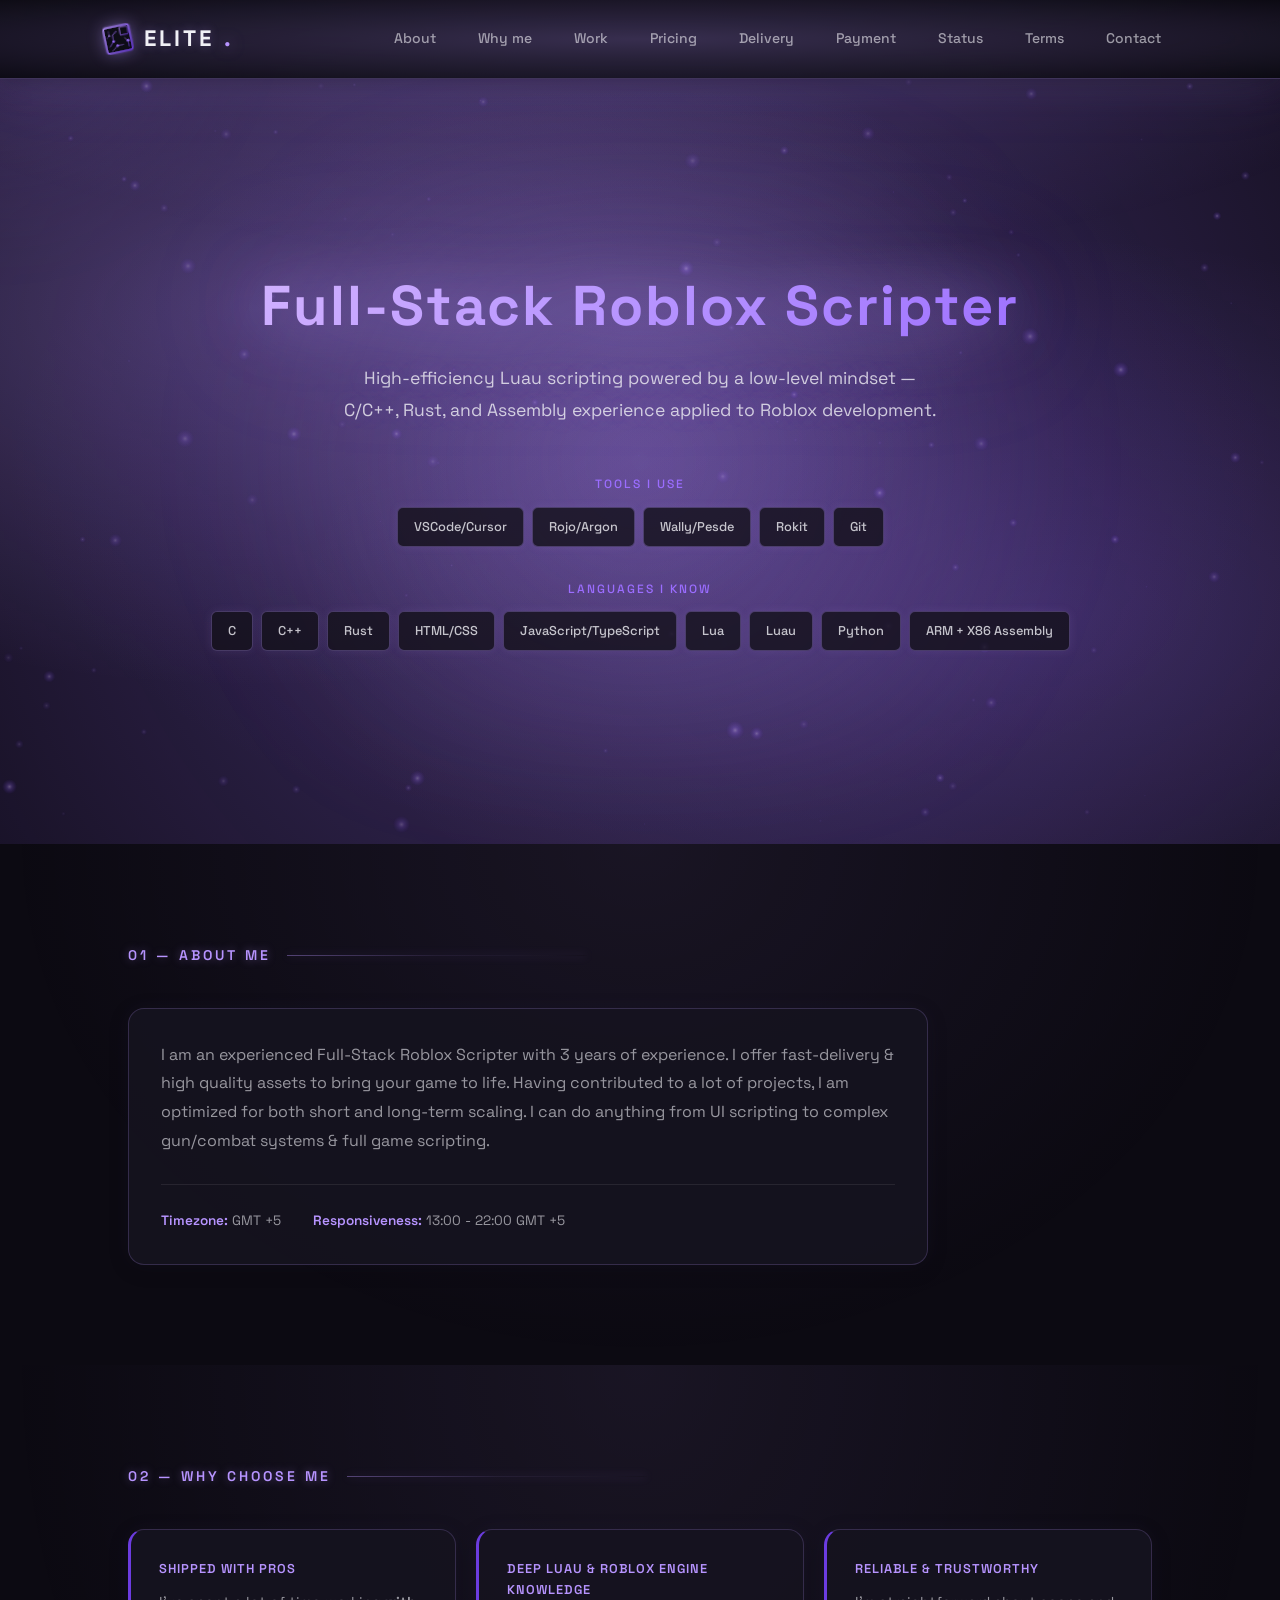
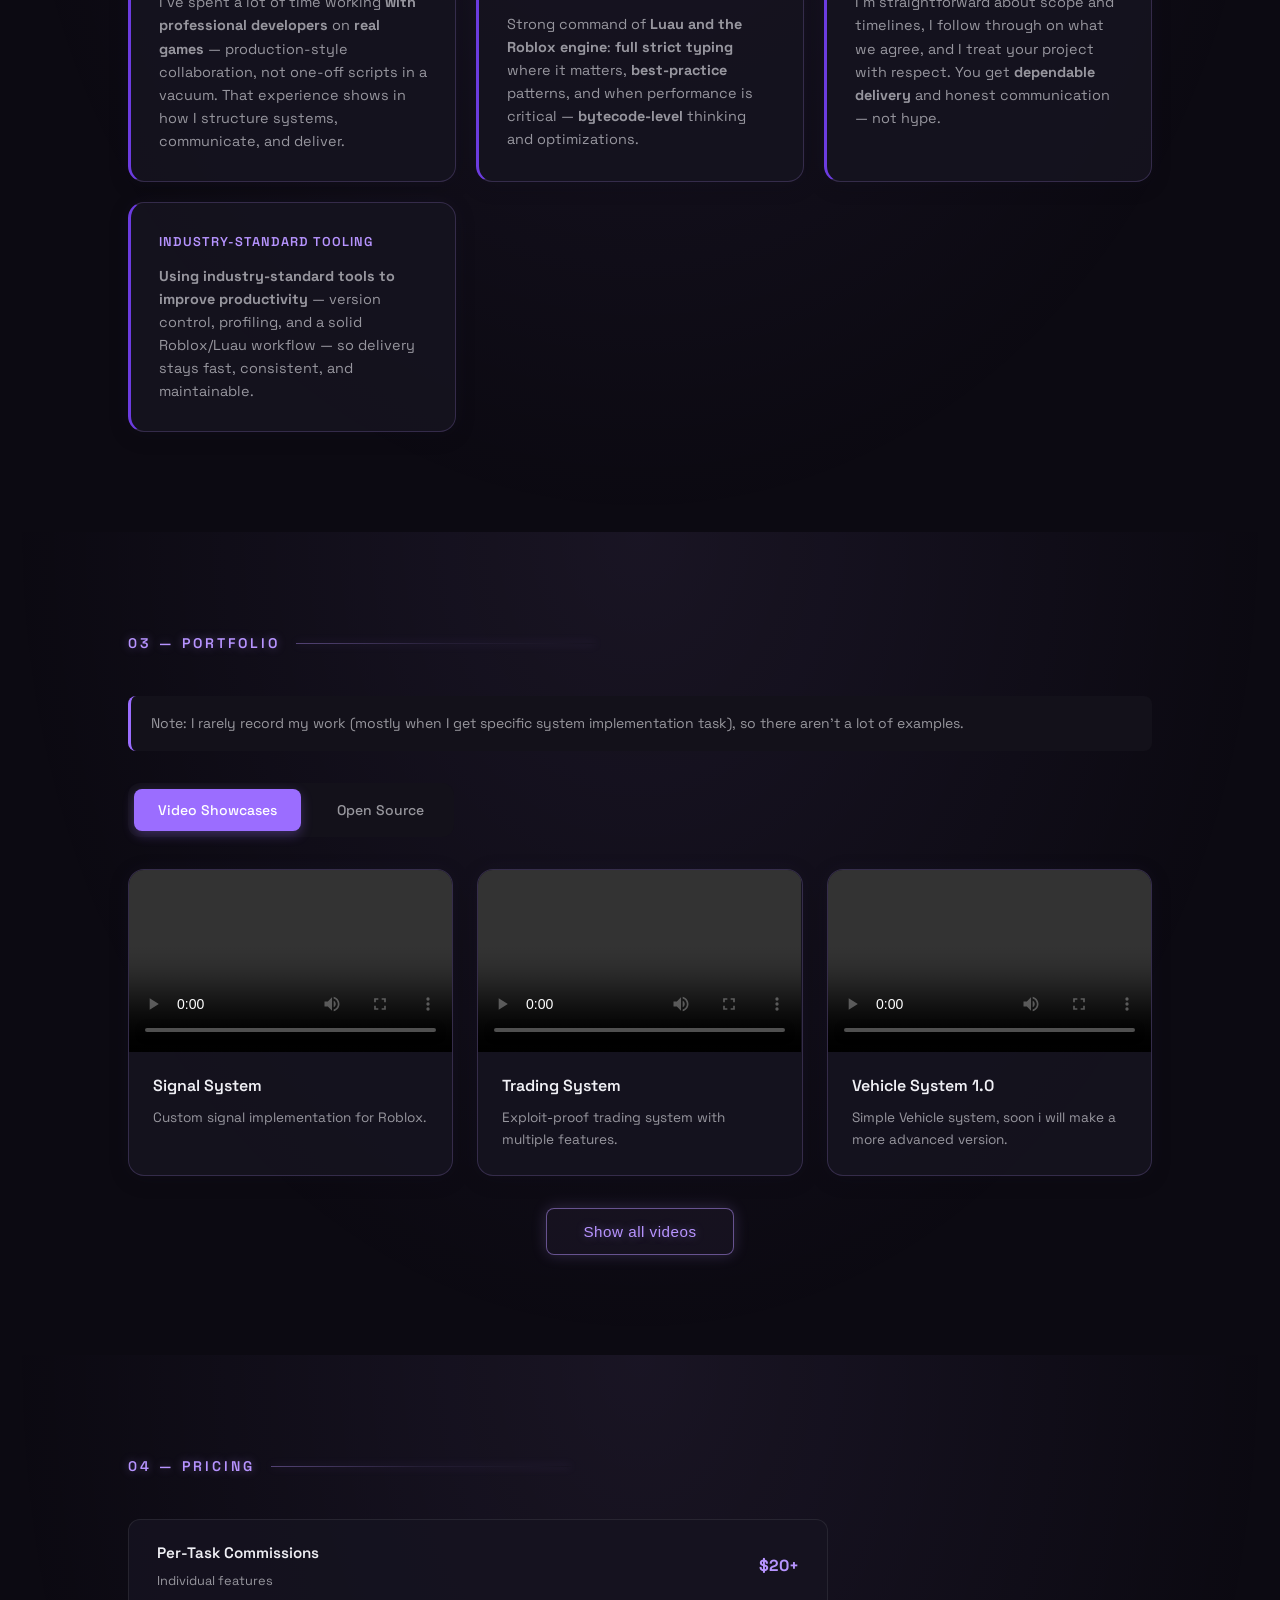
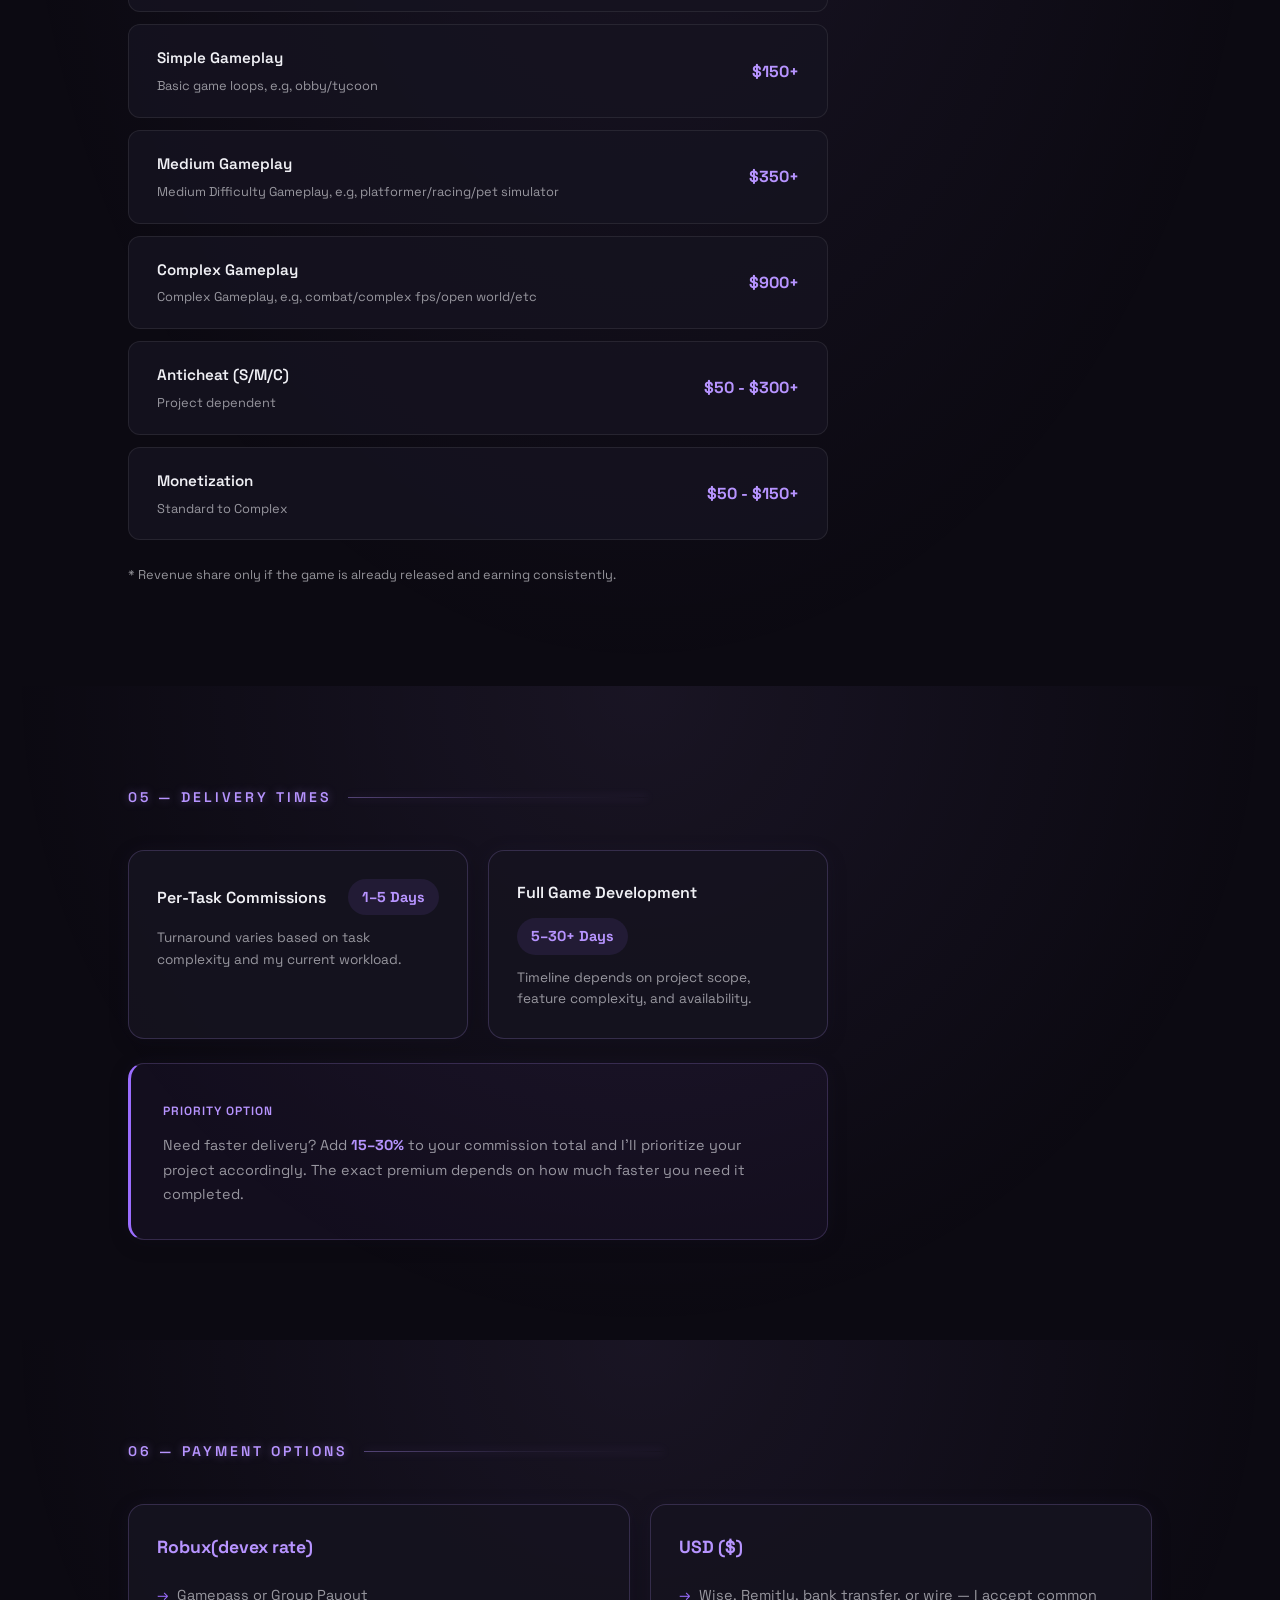
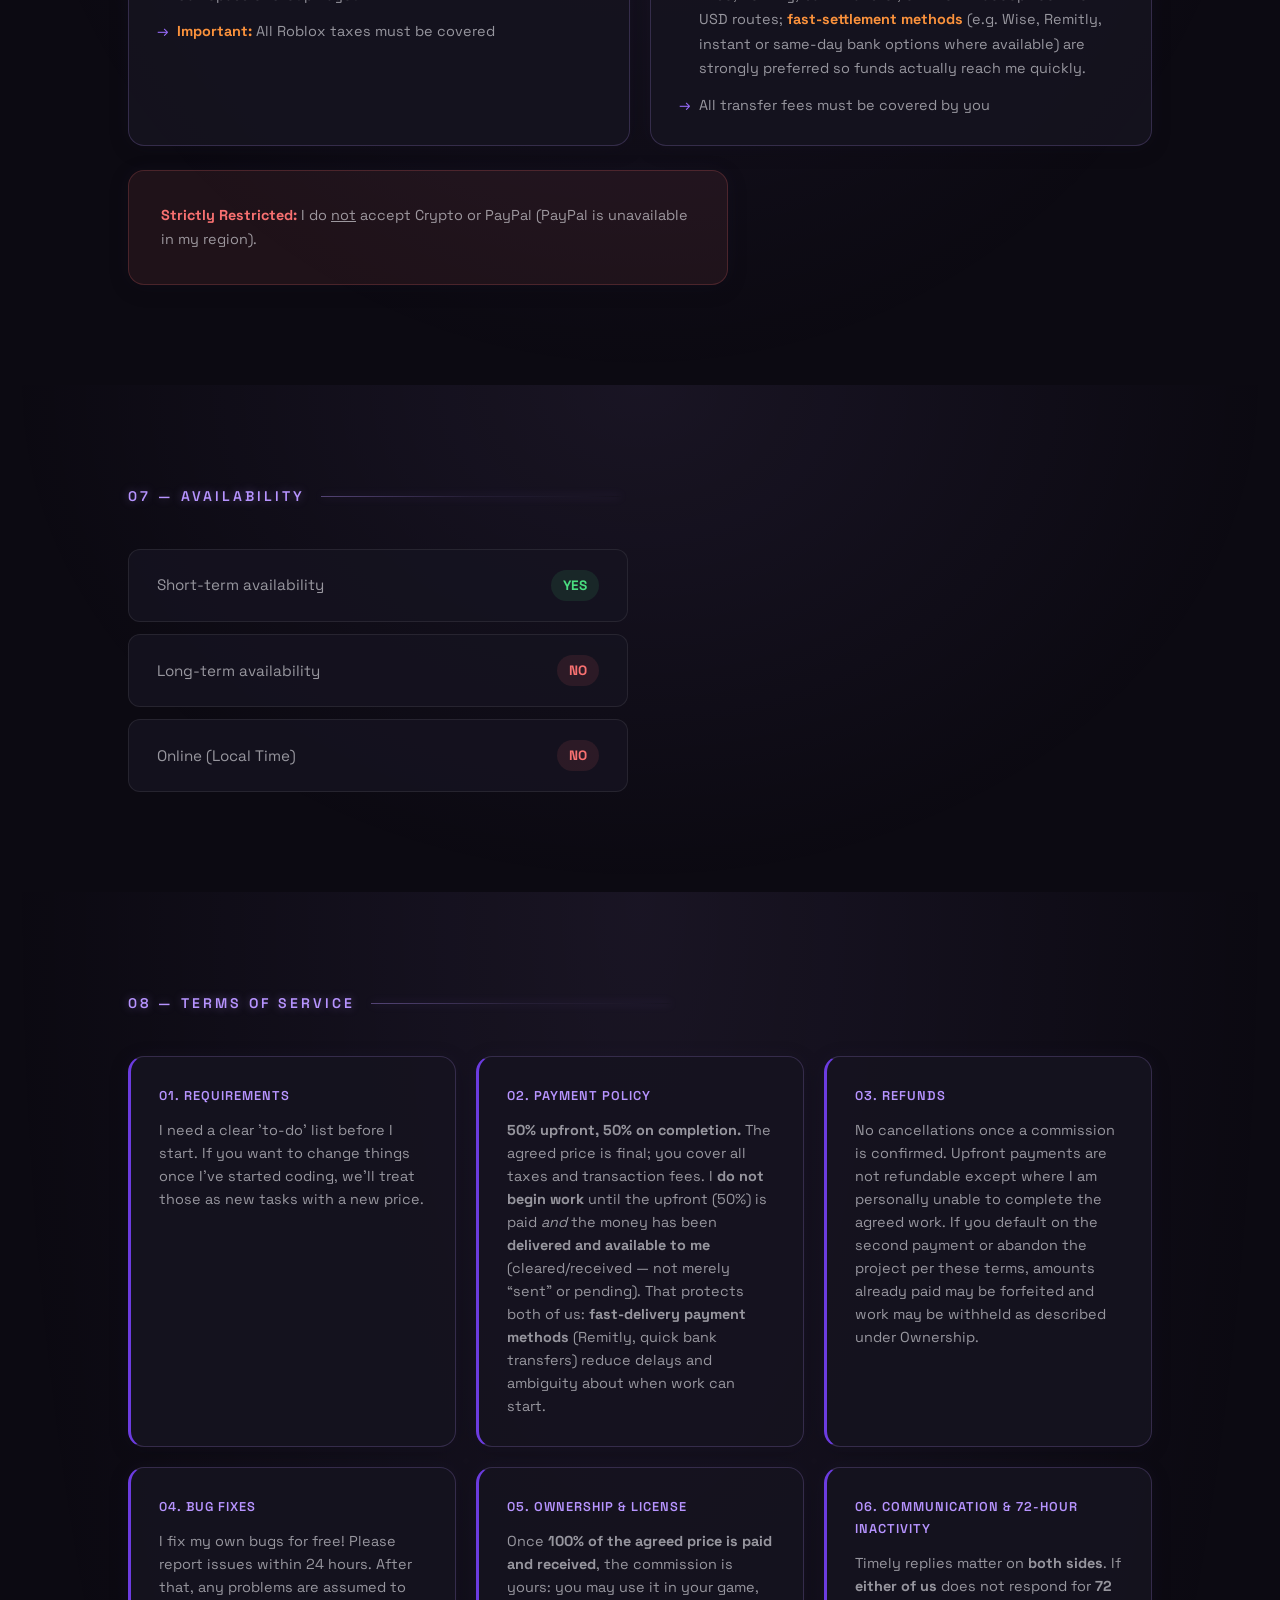
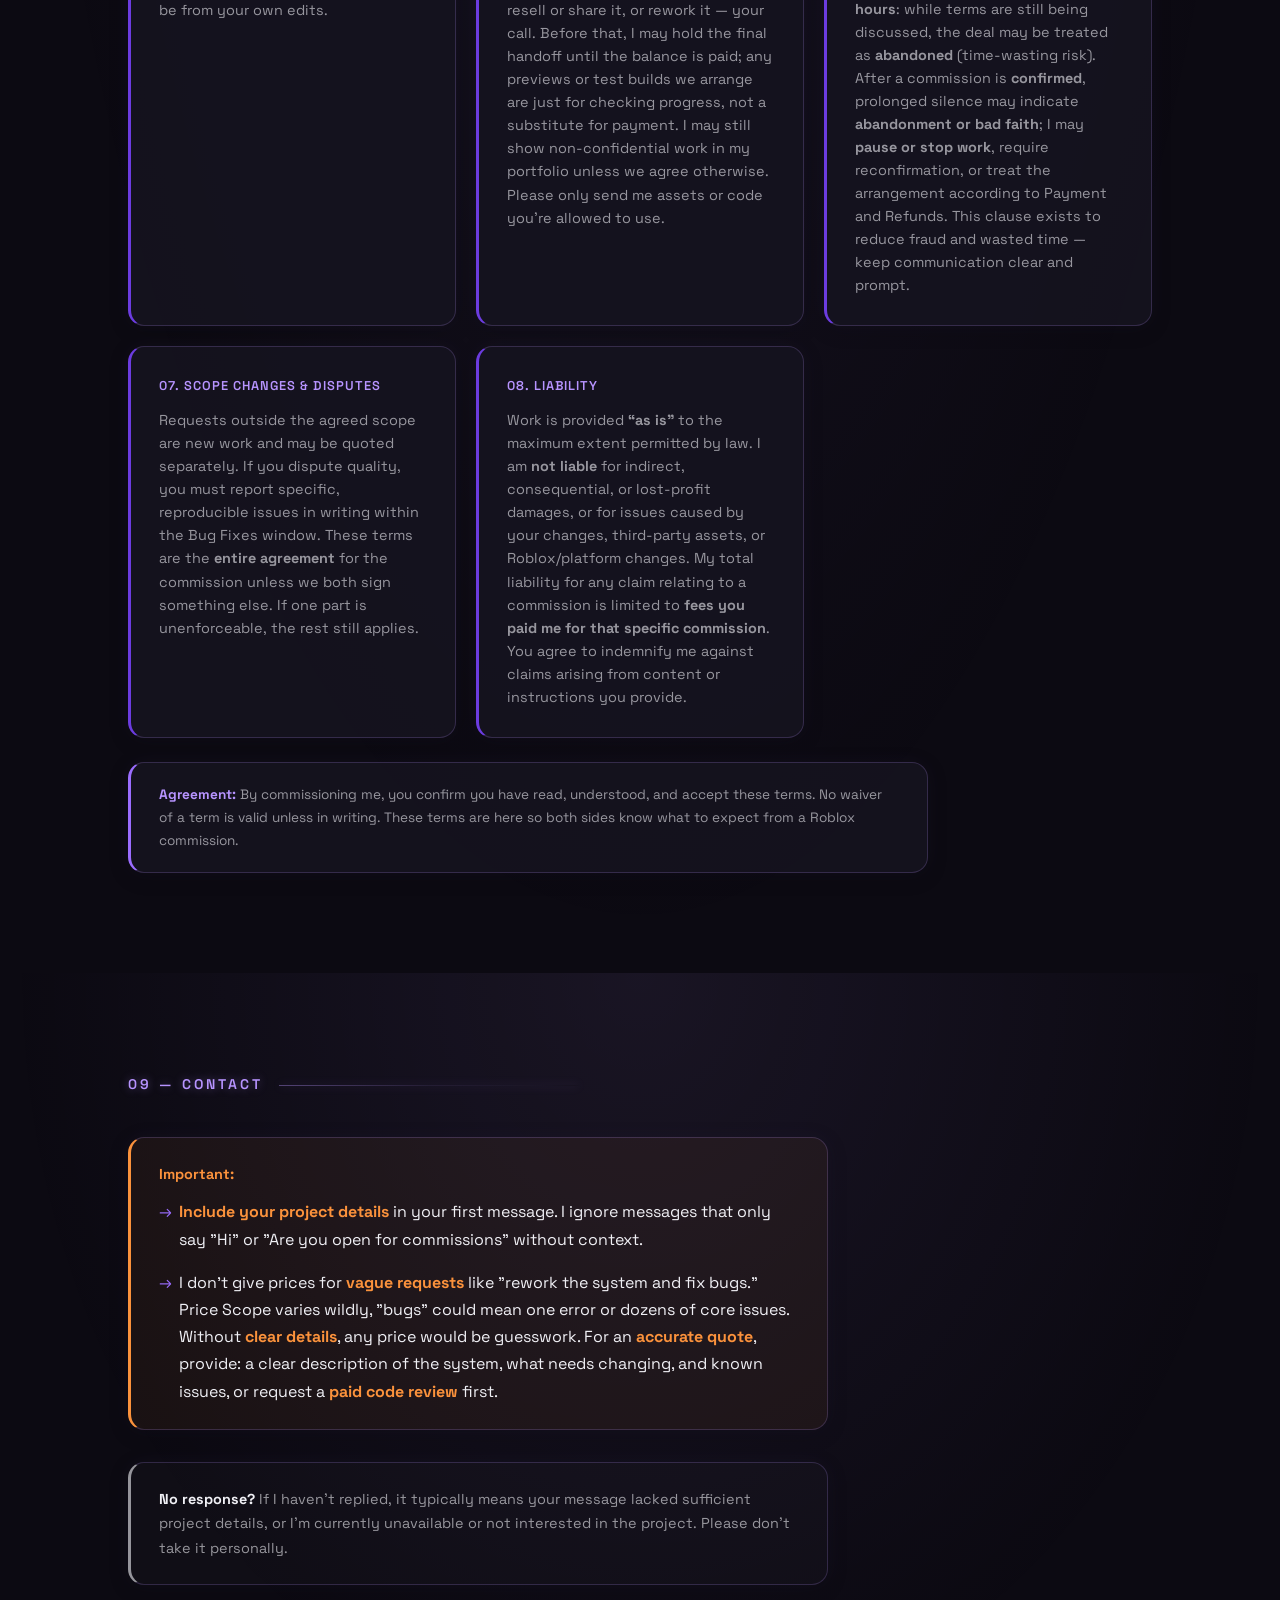
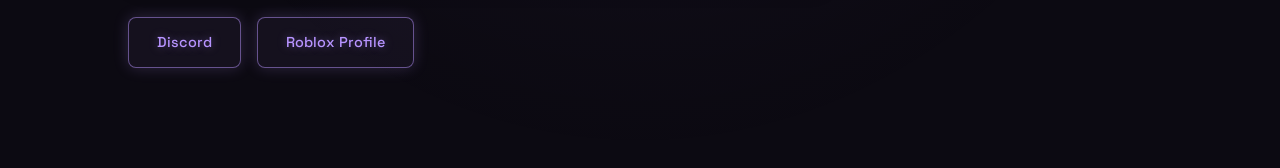
==== docs/index.html @ 905caa2b "New video showcases; Portfolio style improvements; Open source release" ====
<!DOCTYPE html>
<html lang="en">
<head>
    <meta charset="UTF-8">
    <meta name="viewport" content="width=device-width, initial-scale=1.0">
    <title>Elite | Roblox Scripter</title>
    <link rel="shortcut icon" type="image/svg+xml" href="assets/favicon.svg">
    <link rel="stylesheet" href="css/style.css">
    <link href="https://fonts.googleapis.com/css2?family=Space+Grotesk:wght@300;500;700&display=swap" rel="stylesheet">
</head>
<body>
    <div class="cursor-glow"></div>

    <nav>
        <div class="logo">
            <svg class="logo-icon" viewBox="0 0 40 40" xmlns="http://www.w3.org/2000/svg">
                <defs>
                    <linearGradient id="iconGradient" x1="0%" y1="0%" x2="100%" y2="100%">
                        <stop offset="0%" style="stop-color:#b794ff"/>
                        <stop offset="100%" style="stop-color:#6c3ce0"/>
                    </linearGradient>
                    <filter id="glow">
                        <feGaussianBlur stdDeviation="1.5" result="coloredBlur"/>
                        <feMerge>
                            <feMergeNode in="coloredBlur"/>
                            <feMergeNode in="SourceGraphic"/>
                        </feMerge>
                    </filter>
                </defs>
                <g transform="rotate(-12 20 20)" filter="url(#glow)">
                    <!-- Main square -->
                    <rect x="4" y="4" width="32" height="32" rx="3" fill="#0c0a12" stroke="url(#iconGradient)" stroke-width="1.5"/>
                    <!-- Roblox-style cutout -->
                    <rect x="24" y="6" width="10" height="10" rx="1" fill="#0c0a12" stroke="url(#iconGradient)" stroke-width="1"/>
                    <!-- Hex pattern lines -->
                    <path d="M8 28 L14 22 L14 14 L20 10" stroke="url(#iconGradient)" stroke-width="1" fill="none" opacity="0.8"/>
                    <path d="M10 34 L18 28 L26 28" stroke="url(#iconGradient)" stroke-width="1" fill="none" opacity="0.6"/>
                    <path d="M28 20 L32 24 L32 32" stroke="url(#iconGradient)" stroke-width="1" fill="none" opacity="0.7"/>
                    <path d="M6 18 L10 14 L10 8" stroke="url(#iconGradient)" stroke-width="1" fill="none" opacity="0.5"/>
                    <!-- Hex nodes -->
                    <circle cx="14" cy="22" r="1.5" fill="#9b6dff"/>
                    <circle cx="18" cy="28" r="1.5" fill="#9b6dff"/>
                    <circle cx="32" cy="24" r="1.5" fill="#9b6dff"/>
                    <circle cx="10" cy="14" r="1.2" fill="#b794ff" opacity="0.7"/>
                </g>
            </svg>
            ELITE<span>.</span>
        </div>
        <div class="nav-links">
            <a href="#about">About</a>
            <a href="#why-me">Why me</a>
            <a href="#portfolio">Work</a>
            <a href="#pricing">Pricing</a>
            <a href="#delivery">Delivery</a>
            <a href="#payment">Payment</a>
            <a href="#status">Status</a>
            <a href="#tos">Terms</a>
            <a href="#contact">Contact</a>
        </div>
    </nav>

    <header>
        <div class="hero-particles" aria-hidden="true"></div>
        <div class="hero">
            <h2>Full-Stack Roblox Scripter</h2>
            <p class="tagline">High-efficiency Luau scripting powered by a low-level mindset — C/C++, Rust, and Assembly experience applied to Roblox development.</p>
            
            <div class="skills-wrapper">
                <div class="skill-group">
                    <span class="skill-label">Tools I use</span>
                    <div id="tools-container" class="tech-stack"></div>
                </div>
                <div class="skill-group">
                    <span class="skill-label">Languages I know</span>
                    <div id="languages-container" class="tech-stack"></div>
                </div>
            </div>
        </div>
    </header>

    <section id="about" class="section">
        <h3 class="section-title">01 — About Me</h3>
        <div class="glass-card">
            <p>I am an experienced Full-Stack Roblox Scripter with 3 years of experience. I offer fast-delivery & high quality assets to bring your game to life. Having contributed to a lot of projects, I am optimized for both short and long-term scaling. I can do anything from UI scripting to complex gun/combat systems & full game scripting.</p>
            <div class="about-footer">
                <span><strong>Timezone:</strong> GMT +5</span>
                <span><strong>Responsiveness:</strong> 13:00 - 22:00 GMT +5</span>
            </div>
        </div>
    </section>

    <section id="why-me" class="section">
        <h3 class="section-title">02 — Why choose me</h3>
        <div class="tos-grid">
            <div class="glass-card tos-item">
                <h4>Shipped with pros</h4>
                <p>I’ve spent a lot of time working <strong>with professional developers</strong> on <strong>real games</strong> — production-style collaboration, not one-off scripts in a vacuum. That experience shows in how I structure systems, communicate, and deliver.</p>
            </div>
            <div class="glass-card tos-item">
                <h4>Deep Luau &amp; Roblox engine knowledge</h4>
                <p>Strong command of <strong>Luau and the Roblox engine</strong>: <strong>full strict typing</strong> where it matters, <strong>best-practice</strong> patterns, and when performance is critical — <strong>bytecode-level</strong> thinking and optimizations.</p>
            </div>
            <div class="glass-card tos-item">
                <h4>Reliable &amp; trustworthy</h4>
                <p>I’m straightforward about scope and timelines, I follow through on what we agree, and I treat your project with respect. You get <strong>dependable delivery</strong> and honest communication — not hype.</p>
            </div>
            <div class="glass-card tos-item">
                <h4>Industry-standard tooling</h4>
                <p><strong>Using industry-standard tools to improve productivity</strong> — version control, profiling, and a solid Roblox/Luau workflow — so delivery stays fast, consistent, and maintainable.</p>
            </div>
        </div>
    </section>

    <section id="portfolio" class="section">
        <h3 class="section-title">03 — Portfolio</h3>
        <p class="portfolio-note">
            Note: I rarely record my work (mostly when I get specific system implementation task), so there aren't a lot of examples.
        </p>
        <div class="tabs">
            <button class="tab-btn active" data-tab="videos" type="button">Video Showcases</button>
            <button class="tab-btn" data-tab="opensource" type="button">Open Source</button>
        </div>
        <div id="video-grid" class="grid active-tab"></div>
        <div id="os-grid" class="grid"></div>
        <div id="show-all-wrap" class="show-all-wrap">
            <button id="show-all-btn" class="btn show-all-btn" type="button">Show all videos</button>
        </div>
    </section>

    <section id="pricing" class="section">
        <h3 class="section-title">04 — Pricing</h3>
        <div class="pricing-container" id="pricing-grid"></div>
        <p class="pricing-note">* Revenue share only if the game is already released and earning consistently.</p>
    </section>

    <section id="delivery" class="section">
        <h3 class="section-title">05 — Delivery Times</h3>
        <div class="delivery-container">
            <div class="glass-card delivery-item">
                <div class="delivery-header">
                    <h4>Per-Task Commissions</h4>
                    <span class="delivery-time">1–5 Days</span>
                </div>
                <p>Turnaround varies based on task complexity and my current workload.</p>
            </div>
            <div class="glass-card delivery-item">
                <div class="delivery-header">
                    <h4>Full Game Development</h4>
                    <span class="delivery-time">5–30+ Days</span>
                </div>
                <p>Timeline depends on project scope, feature complexity, and availability.</p>
            </div>
        </div>
        <div class="glass-card priority-option">
            <div class="priority-badge">Priority Option</div>
            <p>Need faster delivery? Add <strong>15–30%</strong> to your commission total and I'll prioritize your project accordingly. The exact premium depends on how much faster you need it completed.</p>
        </div>
    </section>

    <section id="payment" class="section">
        <h3 class="section-title">06 — Payment Options</h3>
        <div class="payment-grid">
            <div class="glass-card payment-method">
                <div class="payment-header">
                    <span class="payment-icon">Robux(devex rate)</span>
                </div>
                <ul>
                    <li>Gamepass or Group Payout</li>
                    <li><strong>Important:</strong> All Roblox taxes must be covered</li>
                </ul>
            </div>
            <div class="glass-card payment-method">
                <div class="payment-header">
                    <span class="payment-icon">USD ($)</span>
                </div>
                <ul>
                    <li>Wise, Remitly, bank transfer, or wire — I accept common USD routes; <strong>fast-settlement methods</strong> (e.g. Wise, Remitly, instant or same-day bank options where available) are strongly preferred so funds actually reach me quickly.</li>
                    <li>All transfer fees must be covered by you</li>
                </ul>
            </div>
        </div>
        <div class="glass-card payment-restriction">
            <p><strong>Strictly Restricted:</strong> I do <u>not</u> accept Crypto or PayPal (PayPal is unavailable in my region).</p>
        </div>
    </section>

    <section id="status" class="section">
        <h3 class="section-title">07 — Availability</h3>
        <div class="status-container">
            <div class="status-card">
                <span>Short-term availability</span>
                <span id="short-term-status" class="status-indicator"></span>
            </div>
            <div class="status-card">
                <span>Long-term availability</span>
                <span id="long-term-status" class="status-indicator"></span>
            </div>
            <div class="status-card">
                <span>Online (Local Time)</span>
                <span id="online-status" class="status-indicator"></span>
            </div>
        </div>
    </section>

    <section id="tos" class="section">
        <h3 class="section-title">08 — Terms of Service</h3>
        <div class="tos-grid">
            <div class="glass-card tos-item">
                <h4>01. Requirements</h4>
                <p>I need a clear 'to-do' list before I start. If you want to change things once I’ve started coding, we’ll treat those as new tasks with a new price.</p>
            </div>
            <div class="glass-card tos-item">
                <h4>02. Payment Policy</h4>
                <p><strong>50% upfront, 50% on completion.</strong> The agreed price is final; you cover all taxes and transaction fees. I <strong>do not begin work</strong> until the upfront (50%) is paid <em>and</em> the money has been <strong>delivered and available to me</strong> (cleared/received — not merely “sent” or pending). That protects both of us: <strong>fast-delivery payment methods</strong> (Remitly, quick bank transfers) reduce delays and ambiguity about when work can start.</p>
            </div>
            <div class="glass-card tos-item">
                <h4>03. Refunds</h4>
                <p>No cancellations once a commission is confirmed. Upfront payments are not refundable except where I am personally unable to complete the agreed work. If you default on the second payment or abandon the project per these terms, amounts already paid may be forfeited and work may be withheld as described under Ownership.</p>
            </div>
            <div class="glass-card tos-item">
                <h4>04. Bug Fixes</h4>
                <p>I fix my own bugs for free! Please report issues within 24 hours. After that, any problems are assumed to be from your own edits.</p>
            </div>
            <div class="glass-card tos-item">
                <h4>05. Ownership &amp; License</h4>
                <p>Once <strong>100% of the agreed price is paid and received</strong>, the commission is yours: you may use it in your game, resell or share it, or rework it — your call. Before that, I may hold the final handoff until the balance is paid; any previews or test builds we arrange are just for checking progress, not a substitute for payment. I may still show non-confidential work in my portfolio unless we agree otherwise. Please only send me assets or code you’re allowed to use.</p>
            </div>
            <div class="glass-card tos-item">
                <h4>06. Communication &amp; 72-hour inactivity</h4>
                <p>Timely replies matter on <strong>both sides</strong>. If <strong>either of us</strong> does not respond for <strong>72 hours</strong>: while terms are still being discussed, the deal may be treated as <strong>abandoned</strong> (time-wasting risk). After a commission is <strong>confirmed</strong>, prolonged silence may indicate <strong>abandonment or bad faith</strong>; I may <strong>pause or stop work</strong>, require reconfirmation, or treat the arrangement according to Payment and Refunds. This clause exists to reduce fraud and wasted time — keep communication clear and prompt.</p>
            </div>
            <div class="glass-card tos-item">
                <h4>07. Scope changes &amp; disputes</h4>
                <p>Requests outside the agreed scope are new work and may be quoted separately. If you dispute quality, you must report specific, reproducible issues in writing within the Bug Fixes window. These terms are the <strong>entire agreement</strong> for the commission unless we both sign something else. If one part is unenforceable, the rest still applies.</p>
            </div>
            <div class="glass-card tos-item">
                <h4>08. Liability</h4>
                <p>Work is provided <strong>“as is”</strong> to the maximum extent permitted by law. I am <strong>not liable</strong> for indirect, consequential, or lost-profit damages, or for issues caused by your changes, third-party assets, or Roblox/platform changes. My total liability for any claim relating to a commission is limited to <strong>fees you paid me for that specific commission</strong>. You agree to indemnify me against claims arising from content or instructions you provide.</p>
            </div>
        </div>
        <div class="glass-card tos-footer">
            <p><strong>Agreement:</strong> By commissioning me, you confirm you have read, understood, and accept these terms. No waiver of a term is valid unless in writing. These terms are here so both sides know what to expect from a Roblox commission.</p>
        </div>
    </section>
    
    <section id="contact" class="section">
        <h3 class="section-title">09 — Contact</h3>
        <div class="contact-links">
            <div class="glass-card contact-notice">
                <p class="notice-title"><strong>Important:</strong></p>
                <ul>
                    <li><strong>Include your project details</strong> in your first message. I ignore messages that only say "Hi" or "Are you open for commissions" without context.</li>
                    <li>I don't give prices for <strong>vague requests</strong> like "rework the system and fix bugs." Price Scope varies wildly, "bugs" could mean one error or dozens of core issues. Without <strong>clear details</strong>, any price would be guesswork. For an <strong>accurate quote</strong>, provide: a clear description of the system, what needs changing, and known issues, or request a <strong>paid code review</strong> first.</li>
                </ul>
            </div>
            <div class="glass-card info-notice">
                <p><strong>No response?</strong> If I haven't replied, it typically means your message lacked sufficient project details, or I'm currently unavailable or not interested in the project. Please don't take it personally.</p>
            </div>
            <div class="links-actions">
                <a href="https://discord.com/users/1049032655037018173" class="btn" target="_blank">Discord</a>
                <a href="https://www.roblox.com/users/2046327171/profile" class="btn" target="_blank">Roblox Profile</a>
            </div>
        </div>
    </section>

    <script src="js/config.js"></script>
    <script type="module" src="js/main.js"></script>
</body>
</html>
---- docs/css/style.css ----
:root {
    --bg: #0c0a12;
    --bg-elevated: #13111a;
    --card-bg: rgba(22, 19, 32, 0.85);
    --accent: #9b6dff;
    --accent-light: #b794ff;
    --accent-dark: #6c3ce0;
    --accent-glow: rgba(155, 109, 255, 0.15);
    --text: #f0f0f5;
    --text-muted: rgba(240, 240, 245, 0.6);
    --border: rgba(255, 255, 255, 0.08);
    --border-hover: rgba(155, 109, 255, 0.4);
    --success: #4ade80;
    --error: #f87171;
    --warning: #fb923c;
    --bright-glow: rgba(183, 148, 255, 0.4);
    --bright-glow-intense: rgba(183, 148, 255, 0.7);
}

* {
    margin: 0;
    padding: 0;
    box-sizing: border-box;
}

html {
    scroll-behavior: smooth;
}

body {
    background-color: var(--bg);
    color: var(--text);
    font-family: 'Space Grotesk', -apple-system, BlinkMacSystemFont, sans-serif;
    overflow-x: hidden;
    line-height: 1.7;
    font-size: 16px;
}

/* Bright gradient background */
body::before {
    content: '';
    position: fixed;
    top: 0;
    left: 0;
    right: 0;
    height: 100vh;
    background: radial-gradient(ellipse 80% 50% at 50% -20%, rgba(183, 148, 255, 0.25), transparent);
    pointer-events: none;
    z-index: -1;
    animation: pulseGlow 8s ease-in-out infinite;
}

@keyframes pulseGlow {
    0%, 100% { opacity: 0.25; }
    50% { opacity: 0.4; }
}

/* Cursor glow - brighter */
.cursor-glow {
    position: fixed;
    width: 500px;
    height: 500px;
    background: radial-gradient(circle, rgba(183, 148, 255, 0.15) 0%, rgba(155, 109, 255, 0.08) 40%, rgba(0, 0, 0, 0) 70%);
    pointer-events: none;
    z-index: -1;
    transform: translate(-50%, -50%);
    transition: opacity 0.3s ease;
    filter: blur(40px);
}

/* ==================== NAVIGATION ==================== */
nav {
    display: flex;
    justify-content: space-between;
    align-items: center;
    padding: 18px 8%;
    background: rgba(12, 10, 18, 0.9);
    backdrop-filter: blur(20px);
    -webkit-backdrop-filter: blur(20px);
    position: sticky;
    top: 0;
    z-index: 1000;
    border-bottom: 1px solid rgba(183, 148, 255, 0.3);
    box-shadow: 0 4px 20px rgba(0, 0, 0, 0.3),
                0 0 40px rgba(183, 148, 255, 0.15),
                0 0 80px rgba(183, 148, 255, 0.08);
    overflow: hidden;
}

/* Bright pulsing background effect */
nav::after {
    content: '';
    position: absolute;
    top: 0;
    left: 0;
    right: 0;
    bottom: 0;
    background: radial-gradient(
        ellipse at center,
        rgba(183, 148, 255, 0.25) 0%,
        rgba(183, 148, 255, 0.15) 40%,
        rgba(183, 148, 255, 0.08) 70%,
        transparent 100%
    );
    animation: navBrightPulse 3s ease-in-out infinite;
    z-index: 0;
    pointer-events: none;
}

@keyframes navBrightPulse {
    0%, 100% {
        opacity: 0.5;
    }
    50% {
        opacity: 0.8;
    }
}

.logo {
    display: flex;
    align-items: center;
    gap: 10px;
    font-weight: 700;
    font-size: 1.4rem;
    letter-spacing: 3px;
    color: var(--text);
    text-shadow: 0 0 10px rgba(183, 148, 255, 0.3);
    transition: text-shadow 0.3s ease;
    position: relative;
    z-index: 2;
}

.logo-icon {
    width: 32px;
    height: 32px;
    flex-shrink: 0;
    transition: transform 0.3s ease, filter 0.3s ease;
    filter: drop-shadow(0 0 8px rgba(183, 148, 255, 0.4));
}

.logo:hover {
    text-shadow: 0 0 20px rgba(183, 148, 255, 0.6);
}

.logo:hover .logo-icon {
    transform: rotate(-24deg) scale(1.1);
    filter: drop-shadow(0 0 15px rgba(183, 148, 255, 0.8));
}

.logo span {
    color: var(--accent-light);
    text-shadow: 0 0 15px rgba(183, 148, 255, 0.6);
}

.nav-links {
    display: flex;
    align-items: center;
    gap: 8px;
    position: relative;
    z-index: 2;
}

.nav-links a {
    color: var(--text-muted);
    text-decoration: none;
    font-size: 0.875rem;
    font-weight: 500;
    padding: 8px 16px;
    border-radius: 8px;
    border: 1px solid transparent;
    background: transparent;
    transition: color 0.25s ease,
                background 0.25s ease,
                border-color 0.25s ease,
                box-shadow 0.25s ease,
                transform 0.25s ease,
                text-shadow 0.25s ease;
    position: relative;
    transform: translateZ(0);
}

.nav-links a:hover,
.nav-links a:focus-visible {
    color: var(--text);
    background: rgba(155, 109, 255, 0.10);
    border-color: var(--accent-light);
    transform: scale(1.08);
    box-shadow: 0 0 0 1px rgba(183, 148, 255, 0.35),
                0 0 16px rgba(183, 148, 255, 0.55),
                0 0 32px rgba(155, 109, 255, 0.35);
    text-shadow: 0 0 10px rgba(183, 148, 255, 0.7);
    outline: none;
}

.nav-links a:active {
    transform: scale(1.02);
}

/* ==================== HERO HEADER ==================== */
header {
    min-height: 85vh;
    display: flex;
    align-items: center;
    justify-content: center;
    text-align: center;
    padding: 60px 20px;
    position: relative;
    overflow: hidden;
}

header::before {
    content: '';
    position: absolute;
    top: -50%;
    left: -50%;
    width: 200%;
    height: 200%;
    background: radial-gradient(circle, rgba(183, 148, 255, 0.3) 0%, rgba(155, 109, 255, 0.2) 30%, transparent 70%);
    animation: rotateGlow 20s linear infinite;
    z-index: -1;
}

header::after {
    content: '';
    position: absolute;
    top: 0;
    left: 0;
    right: 0;
    bottom: 0;
    background: 
        radial-gradient(ellipse at 20% 30%, rgba(183, 148, 255, 0.25) 0%, transparent 50%),
        radial-gradient(ellipse at 80% 70%, rgba(155, 109, 255, 0.2) 0%, transparent 50%),
        radial-gradient(ellipse at 50% 50%, rgba(108, 60, 224, 0.15) 0%, transparent 70%);
    animation: pulseBright 6s ease-in-out infinite;
    z-index: -1;
    pointer-events: none;
}

@keyframes rotateGlow {
    0% { transform: rotate(0deg); }
    100% { transform: rotate(360deg); }
}

@keyframes pulseBright {
    0%, 100% { opacity: 0.6; }
    50% { opacity: 1; }
}

.hero {
    max-width: 900px;
    position: relative;
    z-index: 1;
}

.hero::before {
    content: '';
    position: absolute;
    top: -100px;
    left: -100px;
    right: -100px;
    bottom: -100px;
    background: radial-gradient(circle, rgba(183, 148, 255, 0.2) 0%, transparent 70%);
    filter: blur(60px);
    z-index: -1;
    animation: heroGlow 4s ease-in-out infinite;
}

@keyframes heroGlow {
    0%, 100% { 
        transform: scale(1);
        opacity: 0.3;
    }
    50% { 
        transform: scale(1.1);
        opacity: 0.5;
    }
}

.hero h2 {
    font-size: clamp(2rem, 5vw, 3.5rem);
    font-weight: 700;
    letter-spacing: 2px;
    background: linear-gradient(135deg, #d4b5ff 0%, var(--accent-light) 25%, var(--accent) 50%, var(--accent-dark) 75%, #8a5fff 100%);
    background-clip: text;
    -webkit-background-clip: text;
    -webkit-text-fill-color: transparent;
    background-size: 200% 200%;
    animation: gradientShift 5s ease infinite;
    line-height: 1.2;
    margin-bottom: 24px;
    position: relative;
    filter: drop-shadow(0 0 30px rgba(183, 148, 255, 0.5)) 
            drop-shadow(0 0 60px rgba(183, 148, 255, 0.3));
}

@keyframes gradientShift {
    0%, 100% { background-position: 0% 50%; }
    50% { background-position: 100% 50%; }
}

.tagline {
    font-size: 1.1rem;
    color: rgba(240, 240, 245, 0.8);
    max-width: 600px;
    margin: 0 auto 48px;
    line-height: 1.8;
    text-shadow: 0 0 20px rgba(183, 148, 255, 0.3);
    position: relative;
}

.skills-wrapper {
    display: flex;
    flex-direction: column;
    gap: 32px;
    align-items: center;
}

.skill-group {
    display: flex;
    flex-direction: column;
    align-items: center;
}

.skill-label {
    font-size: 0.75rem;
    color: var(--accent);
    margin-bottom: 12px;
    font-weight: 500;
    text-transform: uppercase;
    letter-spacing: 2px;
}

.tech-stack {
    display: flex;
    flex-wrap: wrap;
    justify-content: center;
    gap: 8px;
}

.tech-tag {
    padding: 8px 16px;
    background: rgba(19, 17, 26, 0.8);
    border: 1px solid rgba(183, 148, 255, 0.3);
    border-radius: 6px;
    font-size: 0.8rem;
    font-weight: 500;
    color: rgba(240, 240, 245, 0.8);
    transition: all 0.25s ease;
    box-shadow: 0 0 10px rgba(183, 148, 255, 0.1);
}

.tech-tag:hover {
    border-color: var(--accent-light);
    color: var(--accent-light);
    background: rgba(183, 148, 255, 0.15);
    transform: translateY(-2px);
    box-shadow: 0 0 20px rgba(183, 148, 255, 0.4),
                0 4px 12px rgba(183, 148, 255, 0.2);
    text-shadow: 0 0 8px rgba(183, 148, 255, 0.6);
}

/* ==================== SECTIONS ==================== */
.section {
    padding: 100px 10%;
    max-width: 1400px;
    margin: 0 auto;
    position: relative;
    overflow: hidden;
}

.section::before {
    content: '';
    position: absolute;
    top: 0;
    left: 0;
    right: 0;
    height: 100%;
    background: radial-gradient(ellipse at center top, rgba(183, 148, 255, 0.08) 0%, transparent 70%);
    pointer-events: none;
    z-index: -1;
}

.section-title {
    font-size: 0.875rem;
    font-weight: 600;
    color: var(--accent-light);
    margin-bottom: 40px;
    text-transform: uppercase;
    letter-spacing: 3px;
    display: flex;
    align-items: center;
    gap: 16px;
    text-shadow: 0 0 10px rgba(183, 148, 255, 0.4);
}

.section-title::after {
    content: '';
    flex: 1;
    height: 1px;
    background: linear-gradient(90deg, rgba(183, 148, 255, 0.4), rgba(183, 148, 255, 0.1), transparent);
    max-width: 300px;
    box-shadow: 0 0 10px rgba(183, 148, 255, 0.3);
}

/* ==================== GLASS CARDS ==================== */
.glass-card {
    background: rgba(22, 19, 32, 0.9);
    border: 1px solid rgba(183, 148, 255, 0.2);
    padding: 32px;
    border-radius: 16px;
    transition: all 0.3s ease;
    position: relative;
    box-shadow: 0 4px 20px rgba(0, 0, 0, 0.2), 
                0 0 20px rgba(183, 148, 255, 0.05);
}

.glass-card::before {
    content: '';
    position: absolute;
    top: 0;
    left: 0;
    right: 0;
    height: 1px;
    background: linear-gradient(90deg, transparent, rgba(183, 148, 255, 0.6), transparent);
    opacity: 0;
    transition: opacity 0.3s ease;
    box-shadow: 0 0 20px rgba(183, 148, 255, 0.4);
}

.glass-card::after {
    content: '';
    position: absolute;
    top: -2px;
    left: -2px;
    right: -2px;
    bottom: -2px;
    background: linear-gradient(135deg, rgba(183, 148, 255, 0.1), rgba(155, 109, 255, 0.05));
    border-radius: 16px;
    opacity: 0;
    transition: opacity 0.3s ease;
    z-index: -1;
    filter: blur(10px);
}

.glass-card:hover {
    border-color: rgba(183, 148, 255, 0.5);
    transform: translateY(-4px);
    box-shadow: 0 20px 40px rgba(0, 0, 0, 0.3),
                0 0 30px rgba(183, 148, 255, 0.3),
                0 0 60px rgba(183, 148, 255, 0.1);
    background: rgba(22, 19, 32, 0.95);
}

.glass-card:hover::before {
    opacity: 1;
}

.glass-card:hover::after {
    opacity: 1;
}

/* ==================== ABOUT SECTION ==================== */
#about .glass-card {
    max-width: 800px;
}

#about .glass-card p {
    font-size: 1rem;
    line-height: 1.8;
    color: var(--text-muted);
}

.about-footer {
    margin-top: 28px;
    display: flex;
    flex-wrap: wrap;
    gap: 32px;
    font-size: 0.85rem;
    color: var(--text-muted);
    border-top: 1px solid var(--border);
    padding-top: 24px;
}

.about-footer strong {
    color: var(--accent-light);
    font-weight: 600;
}

/* ==================== PORTFOLIO SECTION ==================== */
.portfolio-note {
    font-size: 0.875rem;
    color: var(--text-muted);
    margin-bottom: 32px;
    padding: 16px 20px;
    background: var(--bg-elevated);
    border-radius: 8px;
    border-left: 3px solid var(--accent);
}

.tabs {
    margin-bottom: 32px;
    display: flex;
    gap: 12px;
    background: var(--bg-elevated);
    padding: 6px;
    border-radius: 12px;
    width: fit-content;
}

.tab-btn {
    background: transparent;
    border: none;
    color: var(--text-muted);
    padding: 12px 24px;
    cursor: pointer;
    font-family: inherit;
    font-size: 0.875rem;
    font-weight: 500;
    transition: all 0.25s ease;
    border-radius: 8px;
}

.tab-btn:hover {
    color: var(--text);
}

.tab-btn.active {
    background: var(--accent);
    color: white;
    box-shadow: 0 4px 12px rgba(155, 109, 255, 0.3);
}

.grid {
    display: none;
    grid-template-columns: repeat(auto-fill, minmax(320px, 1fr));
    gap: 24px;
}

.grid.active-tab {
    display: grid;
}

.grid .glass-card {
    padding: 0;
    overflow: hidden;
}

.grid .glass-card video,
.grid .glass-card img {
    width: 100%;
    display: block;
    border-radius: 0;
    border: none;
    aspect-ratio: 16/9;
    object-fit: cover;
}

.grid .glass-card h4 {
    padding: 20px 24px 8px;
    color: var(--text);
    font-size: 1rem;
    font-weight: 600;
}

.grid .glass-card p {
    padding: 0 24px 24px;
    font-size: 0.85rem;
    color: var(--text-muted);
    line-height: 1.6;
}

.grid .glass-card .btn {
    margin: 0 24px 24px;
}

/* ==================== PRICING SECTION ==================== */
.pricing-container {
    display: flex;
    flex-direction: column;
    gap: 12px;
    max-width: 700px;
}

.pricing-card {
    background: var(--card-bg);
    padding: 20px 28px;
    border-radius: 12px;
    border: 1px solid var(--border);
    display: flex;
    justify-content: space-between;
    align-items: center;
    transition: all 0.25s ease;
}

.pricing-card:hover {
    border-color: var(--border-hover);
    background: rgba(155, 109, 255, 0.05);
}

.pricing-card h4 {
    color: var(--text);
    font-size: 0.95rem;
    font-weight: 600;
    margin-bottom: 4px;
}

.pricing-card p {
    font-size: 0.8rem;
    color: var(--text-muted);
}

.pricing-card span {
    color: var(--accent-light);
    font-weight: 700;
    font-size: 1rem;
    white-space: nowrap;
}

.pricing-note {
    font-size: 0.8rem;
    margin-top: 24px;
    color: var(--text-muted);
}

/* ==================== DELIVERY SECTION ==================== */
.delivery-container {
    display: grid;
    grid-template-columns: repeat(auto-fit, minmax(280px, 1fr));
    gap: 20px;
    max-width: 700px;
    margin-bottom: 24px;
}

.delivery-item {
    padding: 28px;
}

.delivery-header {
    display: flex;
    justify-content: space-between;
    align-items: center;
    margin-bottom: 12px;
    flex-wrap: wrap;
    gap: 12px;
}

.delivery-header h4 {
    color: var(--text);
    font-size: 1rem;
    font-weight: 600;
}

.delivery-time {
    color: var(--accent-light);
    font-weight: 700;
    font-size: 0.9rem;
    background: rgba(155, 109, 255, 0.1);
    padding: 6px 14px;
    border-radius: 20px;
}

.delivery-item p {
    font-size: 0.85rem;
    color: var(--text-muted);
    line-height: 1.6;
}

.priority-option {
    max-width: 700px;
    border-left: 3px solid var(--accent);
    background: rgba(155, 109, 255, 0.05);
}

.priority-badge {
    display: inline-block;
    font-size: 0.75rem;
    font-weight: 600;
    text-transform: uppercase;
    letter-spacing: 1px;
    color: var(--accent-light);
    margin-bottom: 12px;
}

.priority-option p {
    font-size: 0.9rem;
    color: var(--text-muted);
    line-height: 1.7;
}

.priority-option strong {
    color: var(--accent-light);
}

/* ==================== PAYMENT SECTION ==================== */
.payment-grid {
    display: grid;
    grid-template-columns: repeat(auto-fit, minmax(280px, 1fr));
    gap: 20px;
    margin-bottom: 24px;
}

.payment-method {
    padding: 28px;
}

.payment-header {
    margin-bottom: 20px;
}

.payment-icon {
    font-size: 1.1rem;
    font-weight: 700;
    color: var(--accent-light);
}

.payment-method ul {
    list-style: none;
    display: flex;
    flex-direction: column;
    gap: 12px;
}

.payment-method li {
    font-size: 0.9rem;
    color: var(--text-muted);
    padding-left: 20px;
    position: relative;
}

.payment-method li::before {
    content: '→';
    position: absolute;
    left: 0;
    color: var(--accent);
}

.payment-method li strong {
    color: var(--warning);
}

.payment-restriction {
    background: rgba(248, 113, 113, 0.08);
    border-color: rgba(248, 113, 113, 0.2);
    max-width: 600px;
}

.payment-restriction p {
    font-size: 0.9rem;
    color: var(--text-muted);
}

.payment-restriction strong {
    color: var(--error);
}

/* ==================== STATUS SECTION ==================== */
.status-container {
    display: flex;
    flex-direction: column;
    gap: 12px;
    max-width: 500px;
}

.status-card {
    background: var(--card-bg);
    padding: 20px 28px;
    border-radius: 12px;
    border: 1px solid var(--border);
    display: flex;
    justify-content: space-between;
    align-items: center;
    font-size: 0.95rem;
    color: var(--text-muted);
}

.status-indicator {
    font-weight: 700;
    font-size: 0.85rem;
    padding: 4px 12px;
    border-radius: 20px;
}

.status-indicator.yes {
    color: var(--success);
    background: rgba(74, 222, 128, 0.1);
}

.status-indicator.no {
    color: var(--error);
    background: rgba(248, 113, 113, 0.1);
}

/* ==================== TOS SECTION ==================== */
.tos-grid {
    display: grid;
    grid-template-columns: repeat(auto-fit, minmax(300px, 1fr));
    gap: 20px;
}

.tos-item {
    padding: 28px;
    border-left: 3px solid var(--accent-dark);
}

.tos-item h4 {
    color: var(--accent-light);
    font-size: 0.8rem;
    font-weight: 600;
    margin-bottom: 12px;
    text-transform: uppercase;
    letter-spacing: 1px;
}

.tos-item p {
    font-size: 0.9rem;
    line-height: 1.6;
    color: var(--text-muted);
}

.tos-footer {
    margin-top: 24px;
    border-left: 3px solid var(--accent);
    max-width: 800px;
    padding: 20px 28px;
}

.tos-footer p {
    font-size: 0.85rem;
    color: var(--text-muted);
}

.tos-footer strong {
    color: var(--accent-light);
}

/* ==================== CONTACT/LINKS SECTION ==================== */
.contact-links {
    max-width: 700px;
}

.contact-notice {
    border-left: 3px solid var(--warning);
    background: rgba(251, 146, 60, 0.06);
    margin-bottom: 32px;
    padding: 24px 28px;
}

.contact-notice p {
    font-size: 0.9rem;
    line-height: 1.7;
    color: var(--text-muted);
}

.contact-notice strong {
    color: var(--warning);
}

.contact-notice .notice-title {
    margin-bottom: 12px;
}

.contact-notice ul {
    list-style: none;
    padding: 0;
    margin: 0;
}

.contact-notice li {
    position: relative;
    padding-left: 20px;
    margin-bottom: 16px;
    line-height: 1.7;
}

.contact-notice li:last-child {
    margin-bottom: 0;
}

.contact-notice li::before {
    content: '→';
    position: absolute;
    left: 0;
    color: var(--accent);
}

.info-notice {
    border-left: 3px solid var(--text-muted);
    background: rgba(255, 255, 255, 0.02);
    margin-bottom: 32px;
    padding: 24px 28px;
}

.info-notice p {
    font-size: 0.9rem;
    line-height: 1.7;
    color: var(--text-muted);
}

.info-notice strong {
    color: var(--text);
}

.links-actions {
    display: flex;
    gap: 16px;
    flex-wrap: wrap;
}

/* ==================== BUTTONS ==================== */
.btn {
    display: inline-flex;
    align-items: center;
    justify-content: center;
    padding: 12px 28px;
    border: 1px solid rgba(183, 148, 255, 0.5);
    color: var(--accent-light);
    text-decoration: none;
    border-radius: 8px;
    font-size: 0.9rem;
    font-weight: 500;
    transition: all 0.25s ease;
    background: rgba(183, 148, 255, 0.05);
    cursor: pointer;
    box-shadow: 0 0 15px rgba(183, 148, 255, 0.2);
    text-shadow: 0 0 10px rgba(183, 148, 255, 0.4);
}

.btn:hover {
    background: var(--accent);
    color: white;
    box-shadow: 0 8px 24px rgba(155, 109, 255, 0.4),
                0 0 40px rgba(183, 148, 255, 0.3);
    transform: translateY(-2px);
    border-color: var(--accent-light);
    text-shadow: 0 0 15px rgba(255, 255, 255, 0.6);
}

/* ==================== RESPONSIVE ==================== */
@media (max-width: 768px) {
    nav {
        padding: 16px 5%;
        flex-direction: column;
        gap: 16px;
    }
    
    .nav-links {
        flex-wrap: wrap;
        justify-content: center;
        gap: 4px;
    }
    
    .nav-links a {
        padding: 8px 12px;
        font-size: 0.8rem;
    }
    
    .section {
        padding: 60px 6%;
    }
    
    .hero h2 {
        font-size: 1.8rem;
        letter-spacing: 1px;
    }
    
    .tagline {
        font-size: 0.95rem;
    }
    
    .glass-card {
        padding: 24px;
    }
    
    .about-footer {
        flex-direction: column;
        gap: 16px;
    }
    
    .tabs {
        width: 100%;
    }
    
    .tab-btn {
        flex: 1;
        padding: 10px 16px;
        font-size: 0.8rem;
    }
    
    .grid {
        grid-template-columns: 1fr;
    }
    
    .pricing-card {
        flex-direction: column;
        align-items: flex-start;
        gap: 12px;
    }
    
    .tos-grid {
        grid-template-columns: 1fr;
    }
    
    .payment-grid {
        grid-template-columns: 1fr;
    }
}

/* Smooth scrollbar */
::-webkit-scrollbar {
    width: 10px;
}

::-webkit-scrollbar-track {
    background: var(--bg);
}

::-webkit-scrollbar-thumb {
    background: var(--bg-elevated);
    border-radius: 5px;
    border: 2px solid var(--bg);
}

::-webkit-scrollbar-thumb:hover {
    background: rgba(155, 109, 255, 0.3);
}

/* Selection styling */
::selection {
    background: rgba(155, 109, 255, 0.3);
    color: var(--text);
}

/* ==================== PARTICLES (canvas) ==================== */
.hero-particles,
.section-particles {
    position: absolute;
    inset: 0;
    overflow: hidden;
    pointer-events: none;
    z-index: 0;
    contain: strict;
}

.hero-particles-canvas,
.section-particles-canvas {
    display: block;
    width: 100%;
    height: 100%;
}

.hero {
    z-index: 2;
}

.section > :not(.section-particles) {
    position: relative;
    z-index: 1;
}

@media (prefers-reduced-motion: reduce) {
    .hero-particles,
    .section-particles {
        display: none;
    }
}

/* ==================== SHOW ALL BUTTON ==================== */
.show-all-wrap {
    display: none;
    justify-content: center;
    margin-top: 32px;
}

.show-all-wrap.is-visible {
    display: flex;
}

.show-all-btn {
    padding: 14px 36px;
    font-size: 0.95rem;
    letter-spacing: 0.5px;
}

.show-all-btn:disabled {
    opacity: 0.6;
    cursor: progress;
    transform: none;
}

.video-card-reveal {
    animation: cardReveal 0.6s cubic-bezier(0.2, 0.8, 0.2, 1) both;
}

@keyframes cardReveal {
    from {
        opacity: 0;
        transform: translateY(18px) scale(0.98);
    }
    to {
        opacity: 1;
        transform: translateY(0) scale(1);
    }
}

/* ==================== SECTION REVEAL ON SCROLL ==================== */
.section {
    opacity: 0;
    transform: translateY(24px);
    transition: opacity 0.7s ease, transform 0.7s ease;
}

.section.in-view {
    opacity: 1;
    transform: translateY(0);
}

@media (prefers-reduced-motion: reduce) {
    .section {
        opacity: 1;
        transform: none;
        transition: none;
    }
}
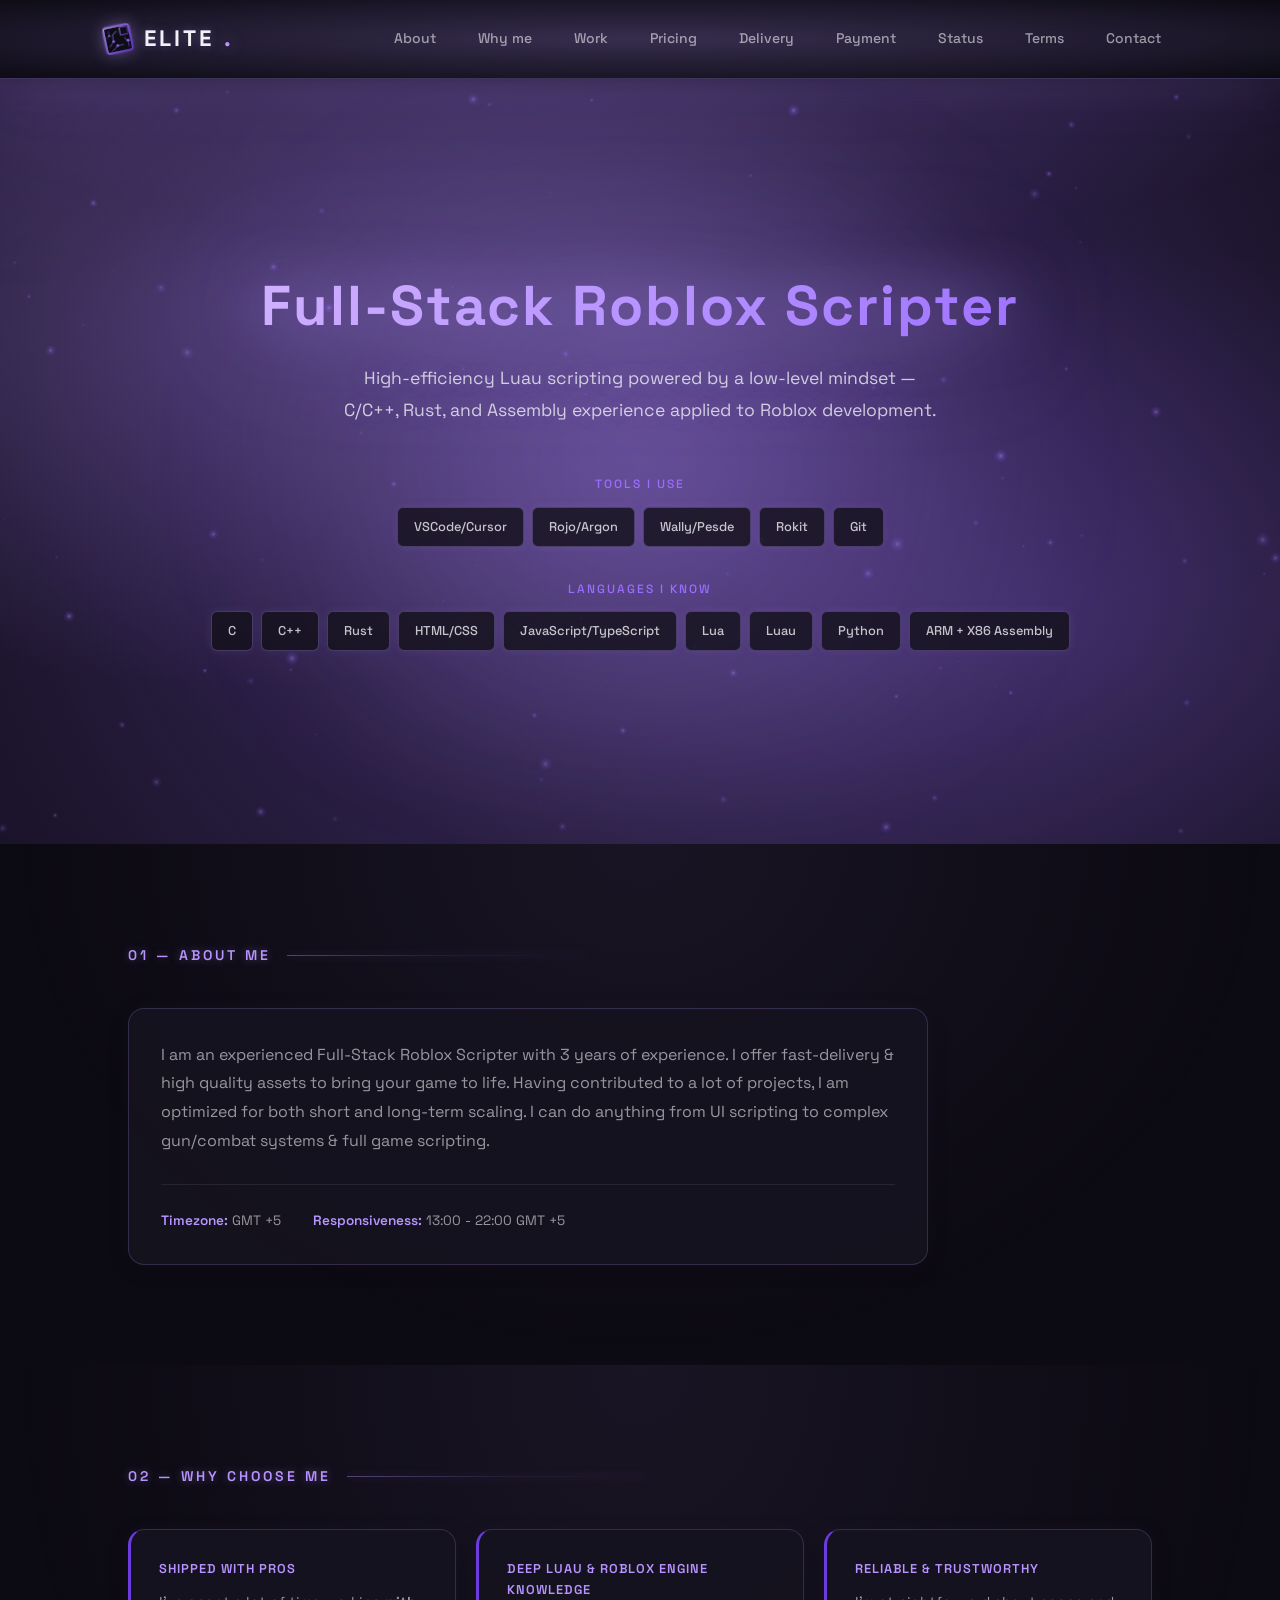
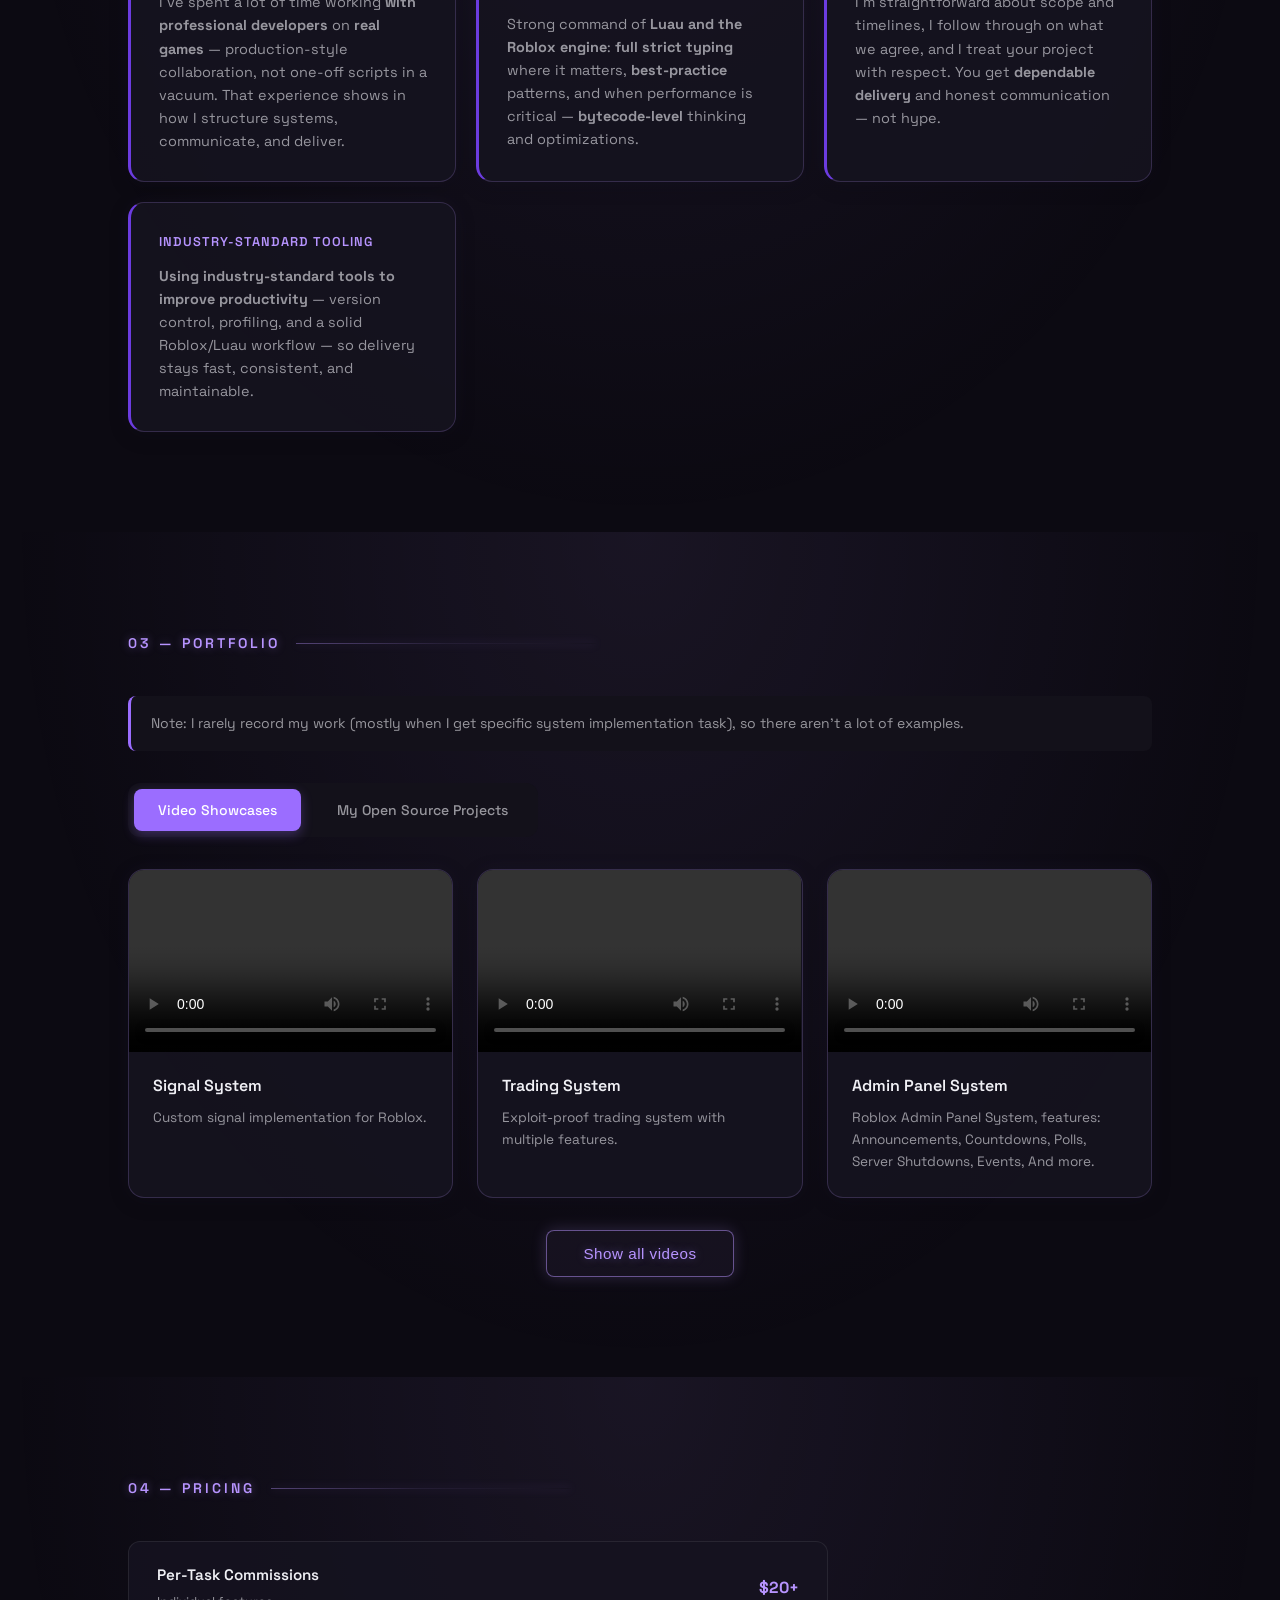
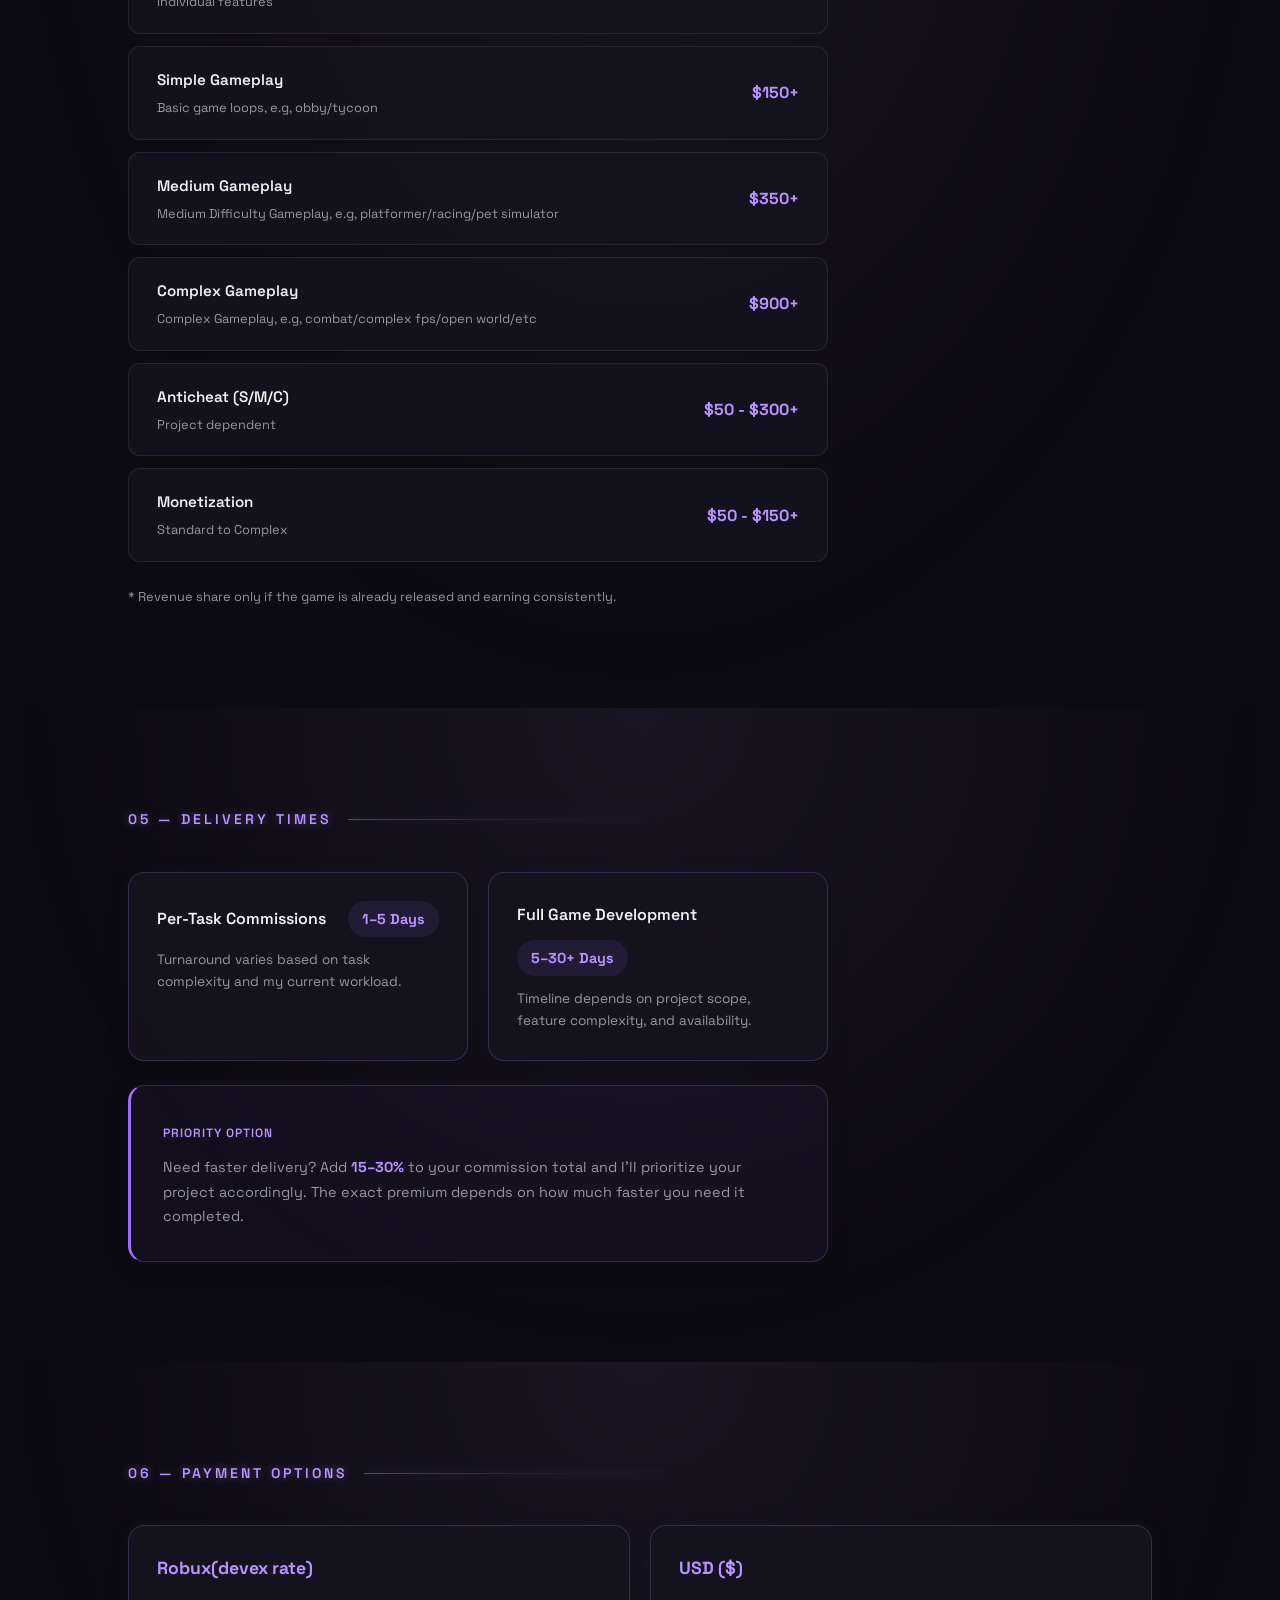
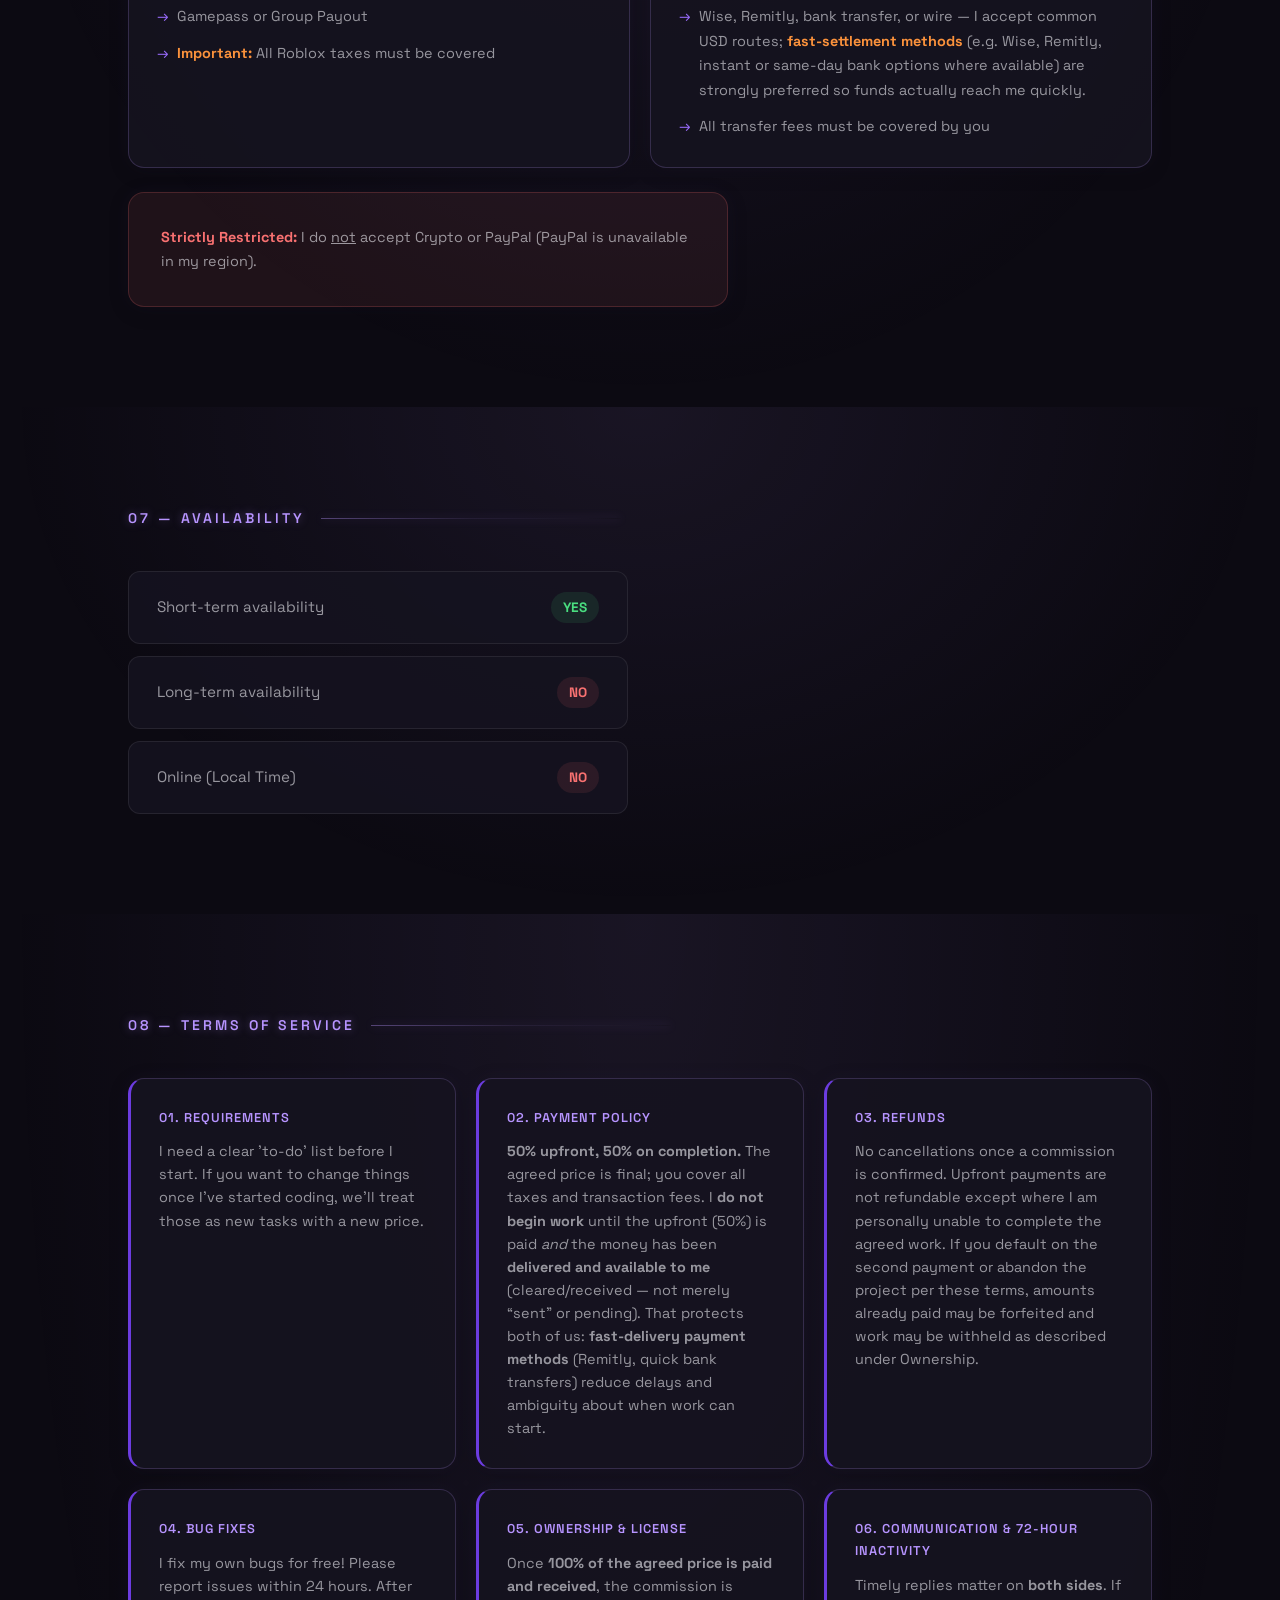
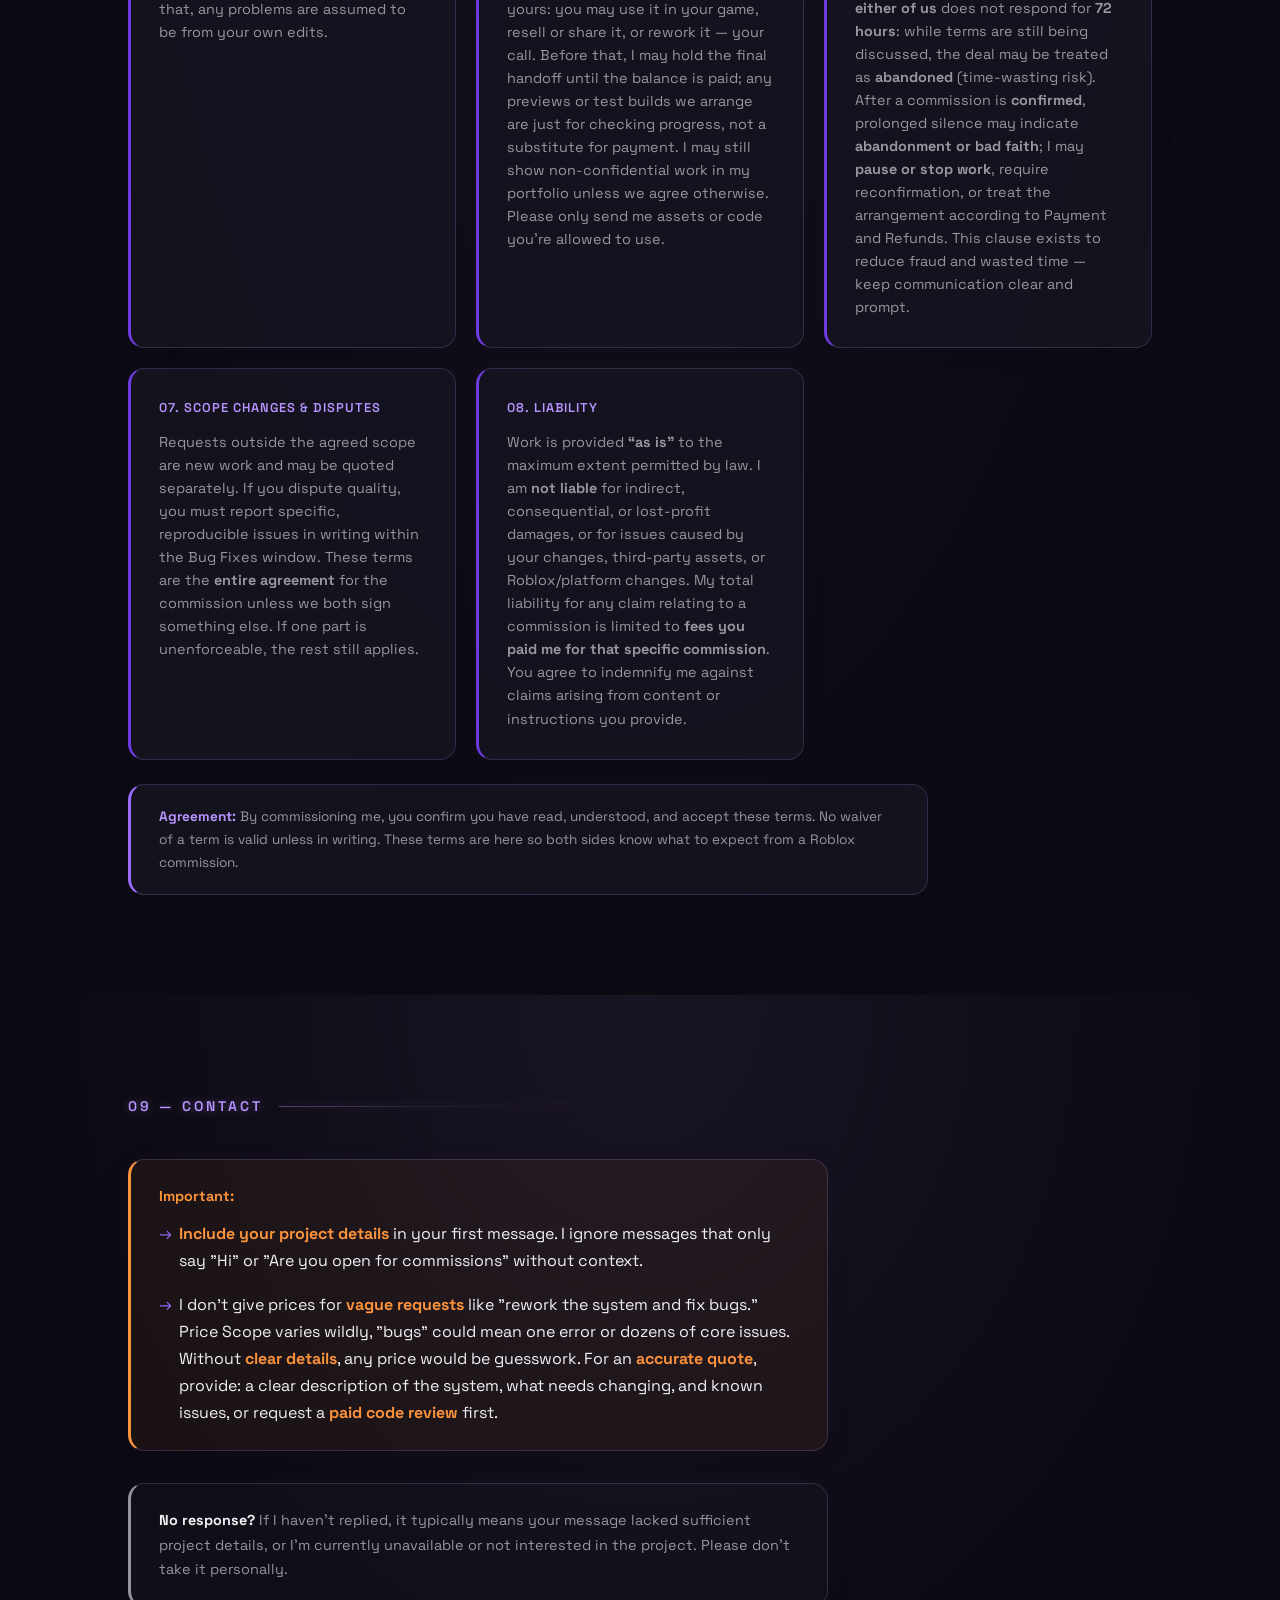
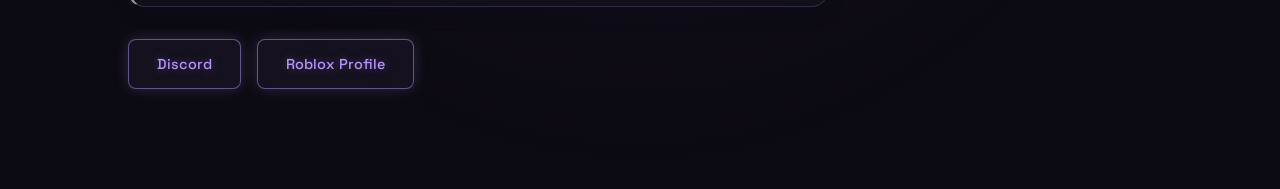
==== commit 6cd5a2e5: "New Video showcase" ====
--- a/docs/index.html
+++ b/docs/index.html
@@ -118,7 +118,7 @@
         </p>
         <div class="tabs">
             <button class="tab-btn active" data-tab="videos" type="button">Video Showcases</button>
-            <button class="tab-btn" data-tab="opensource" type="button">Open Source</button>
+            <button class="tab-btn" data-tab="opensource" type="button">My Open Source Projects</button>
         </div>
         <div id="video-grid" class="grid active-tab"></div>
         <div id="os-grid" class="grid"></div>
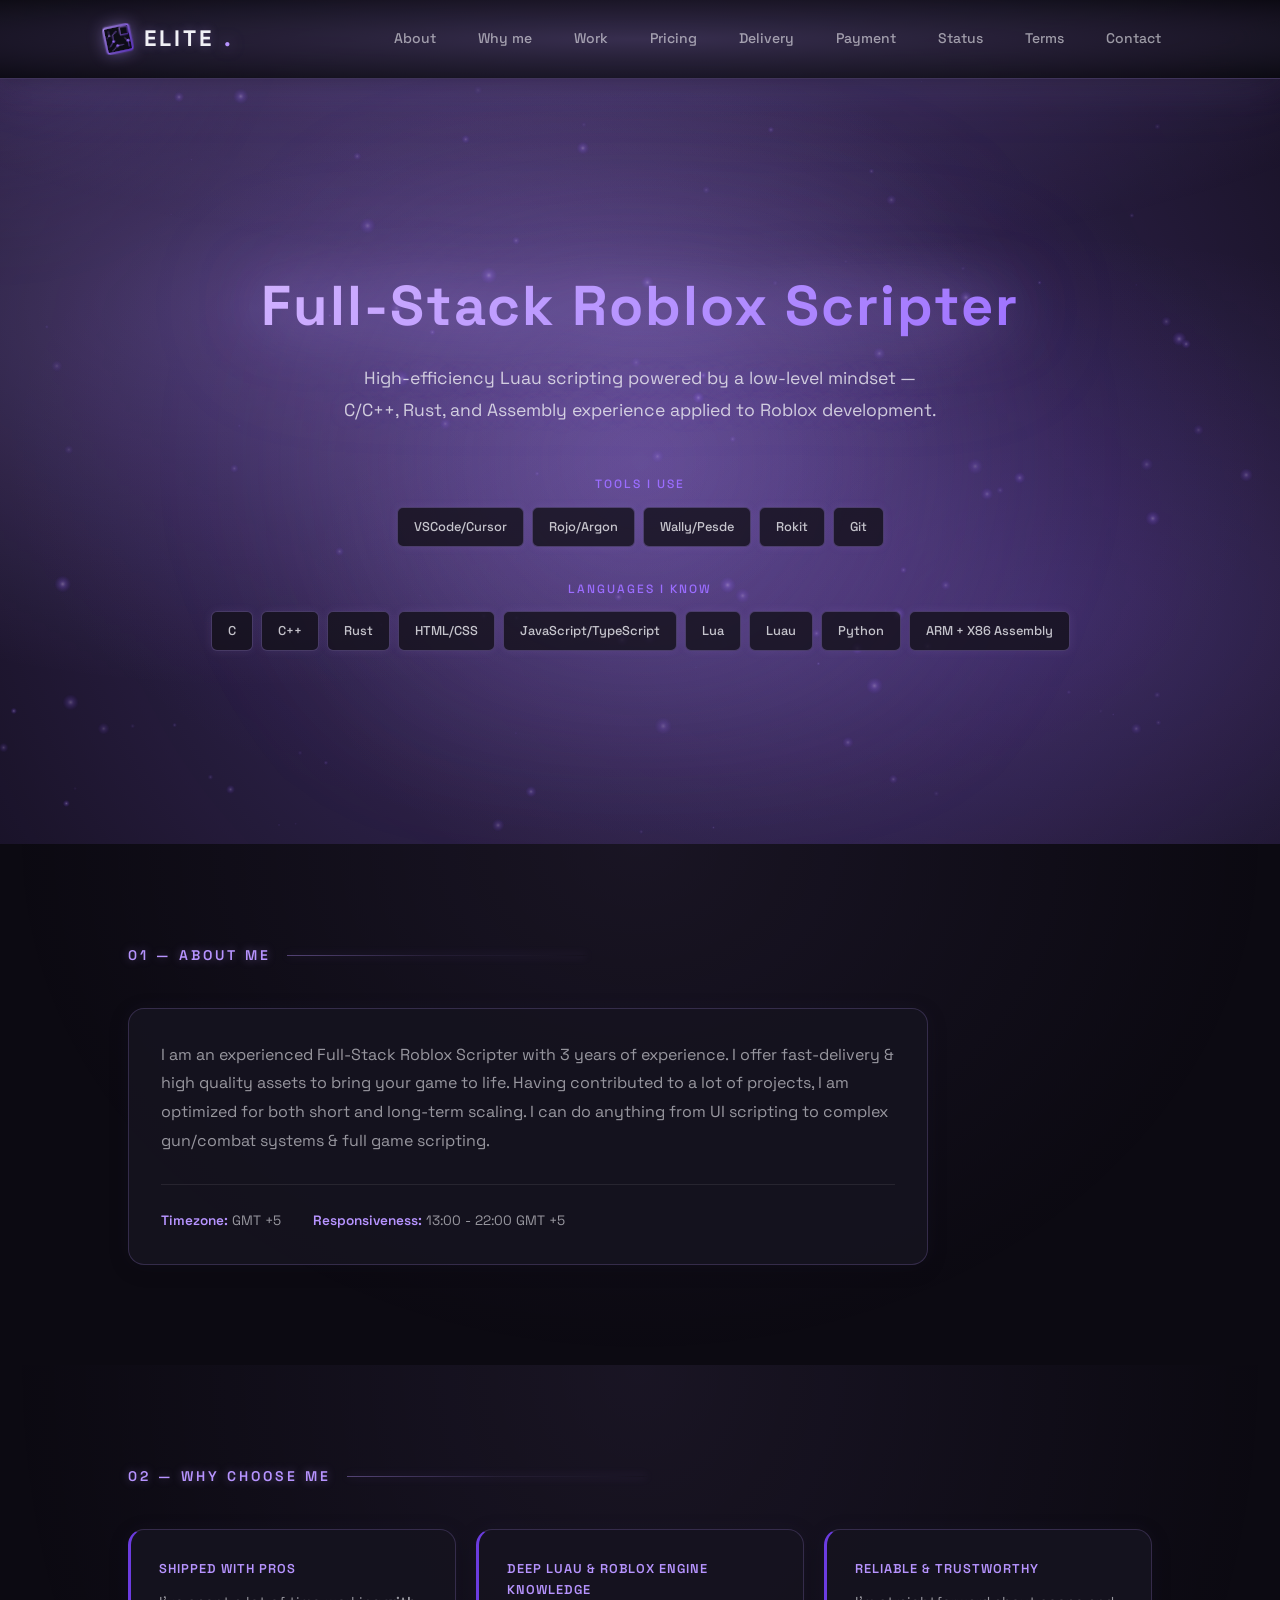
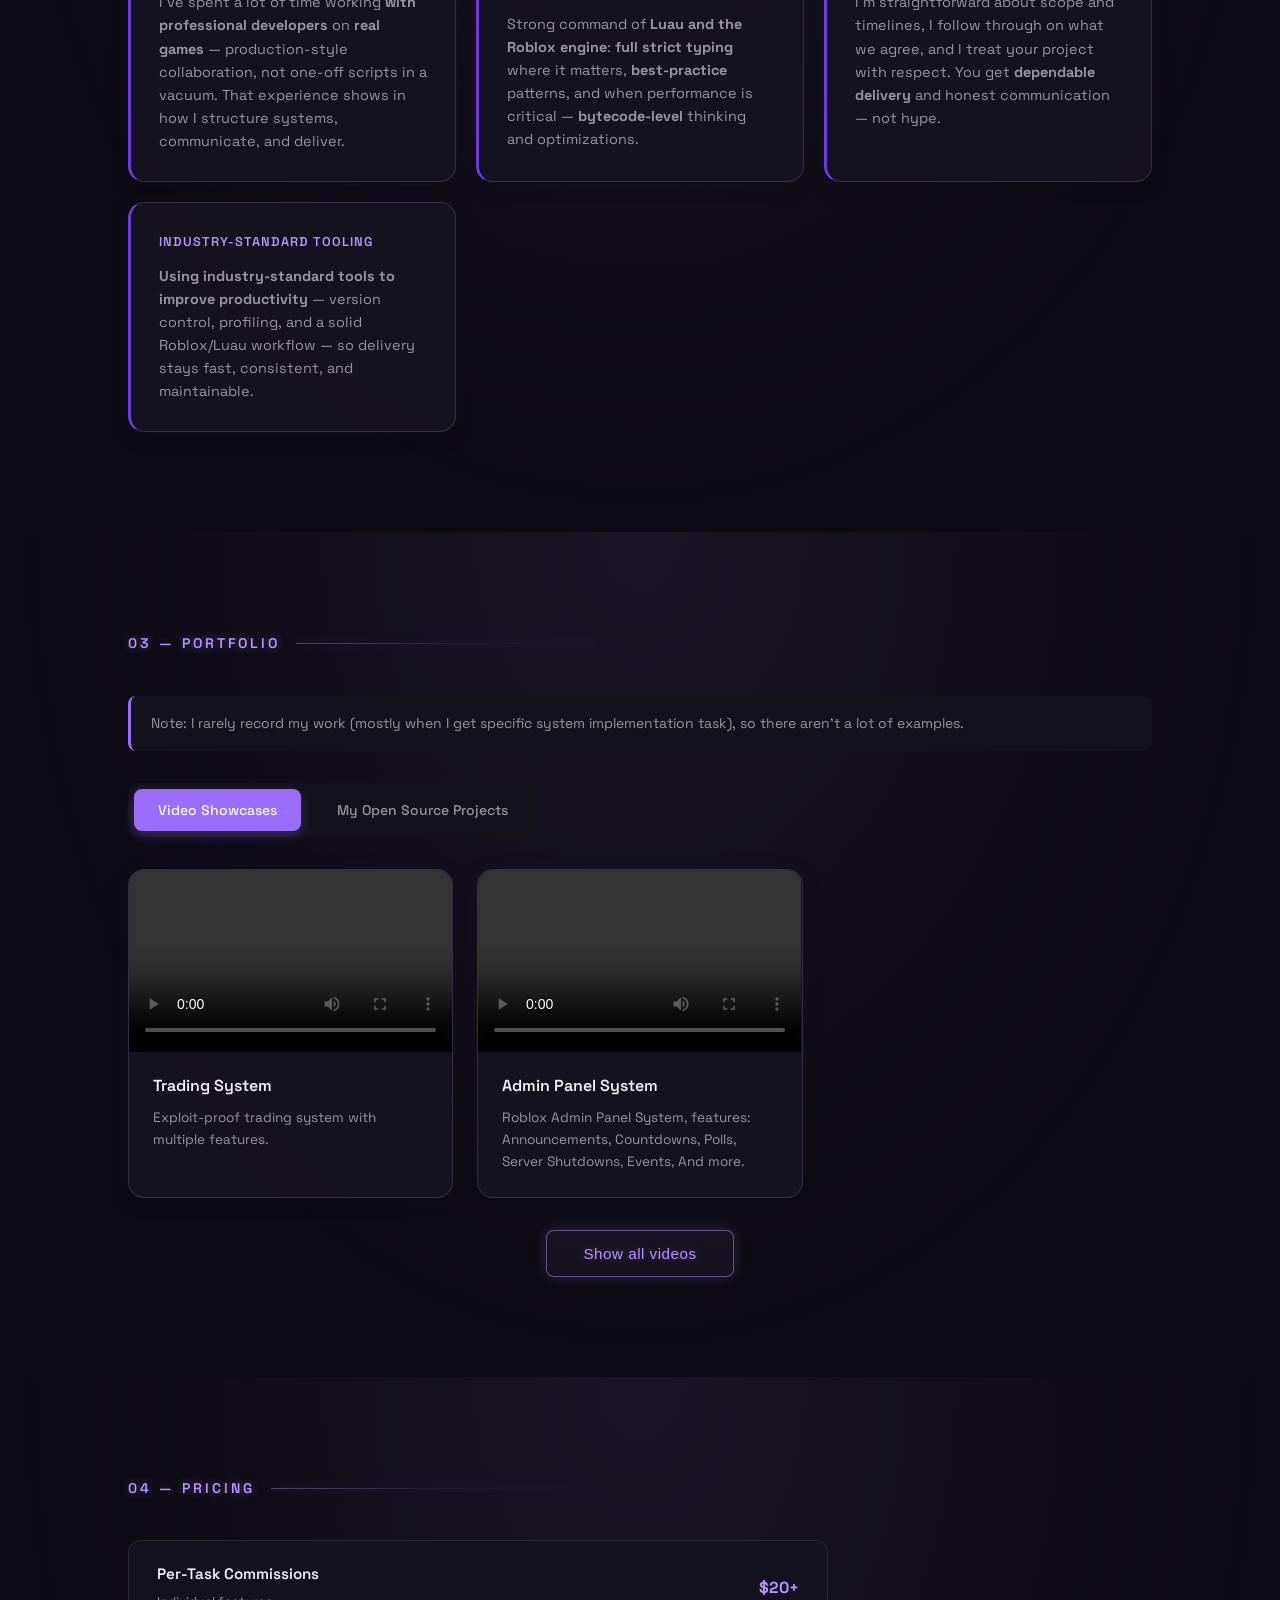
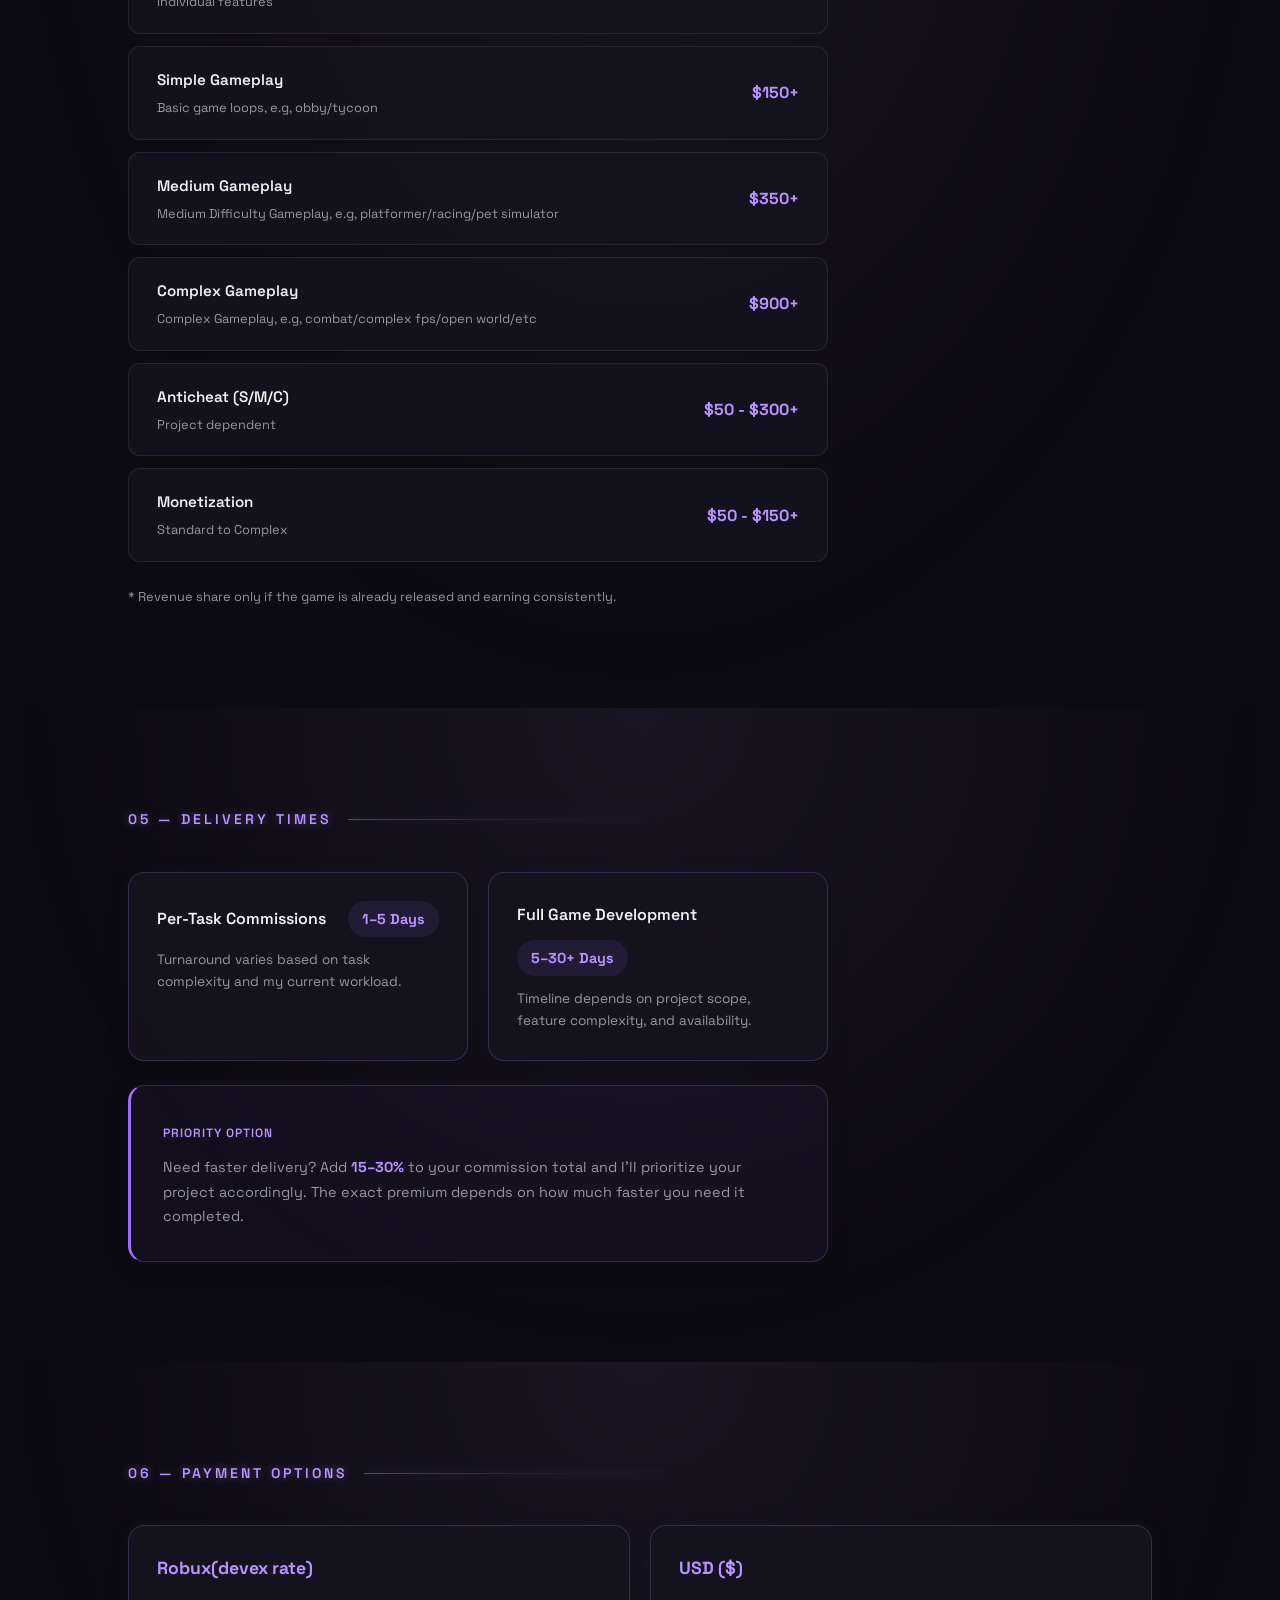
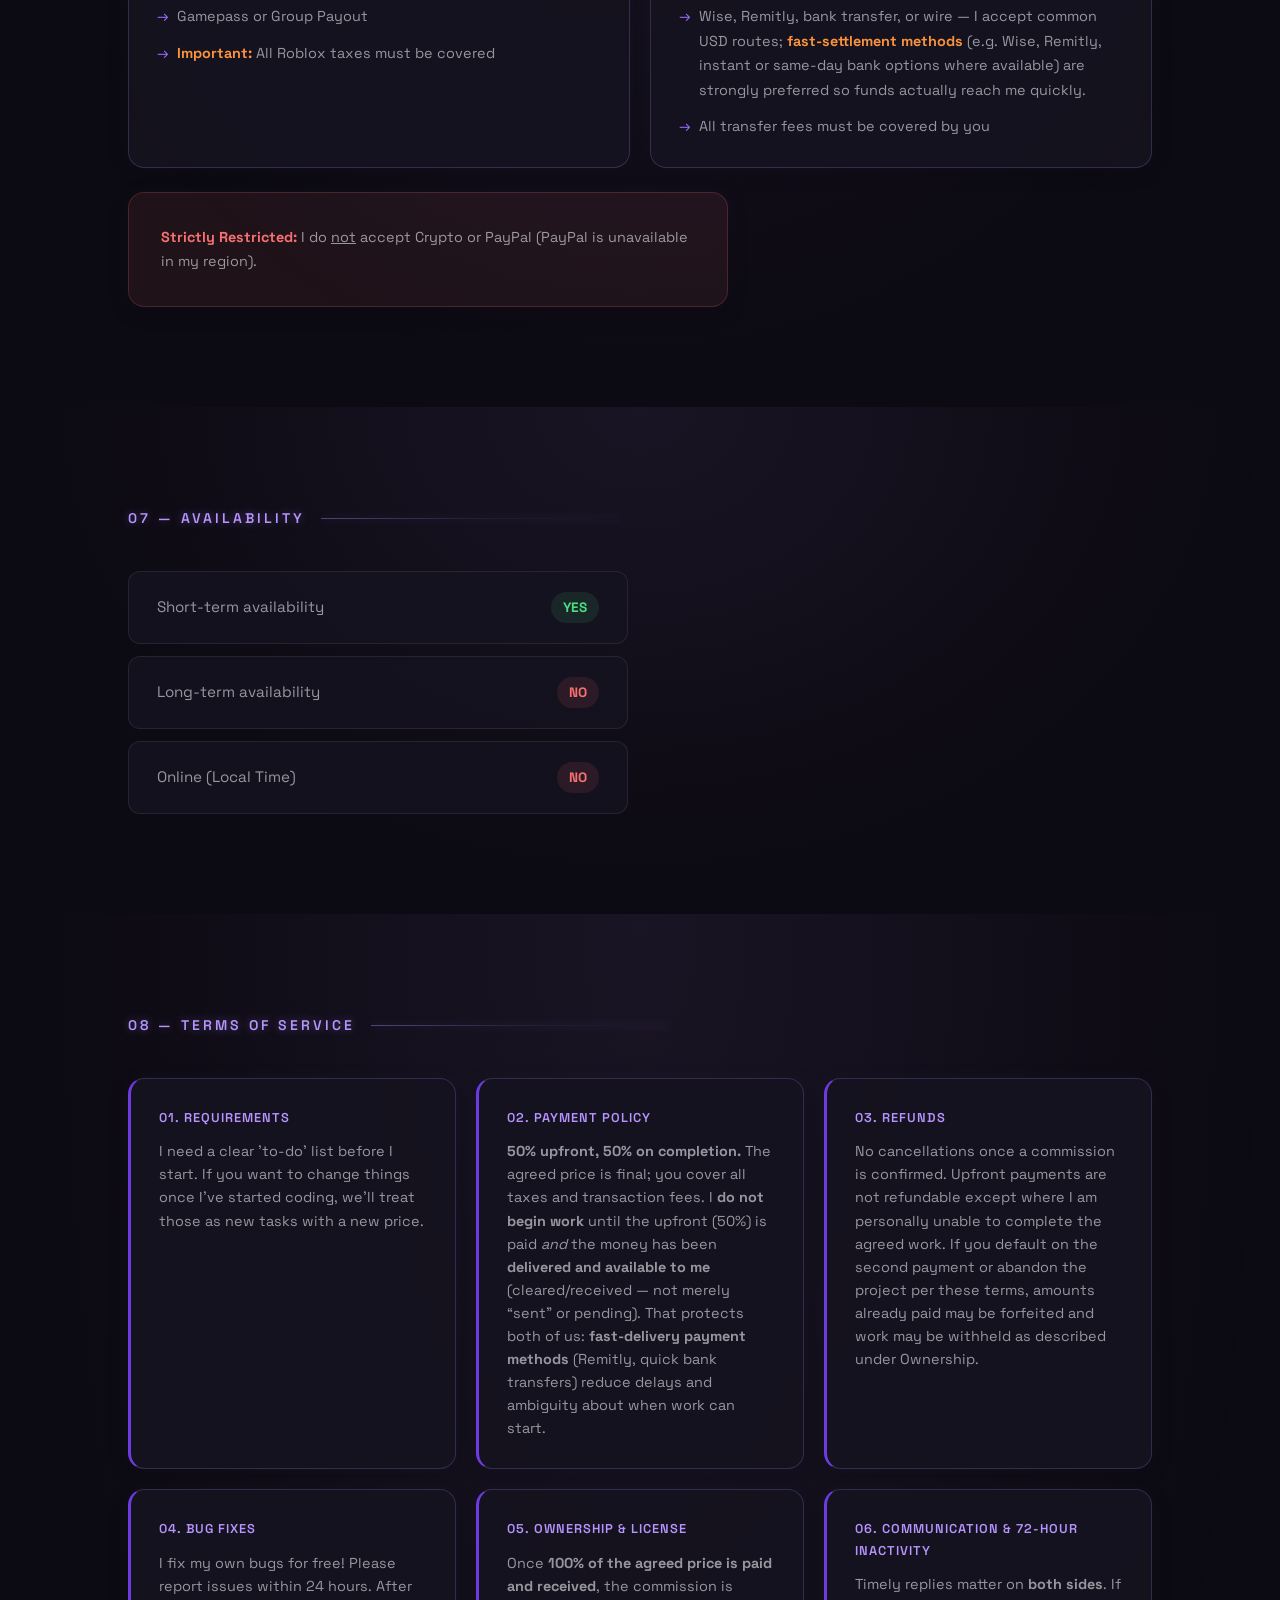
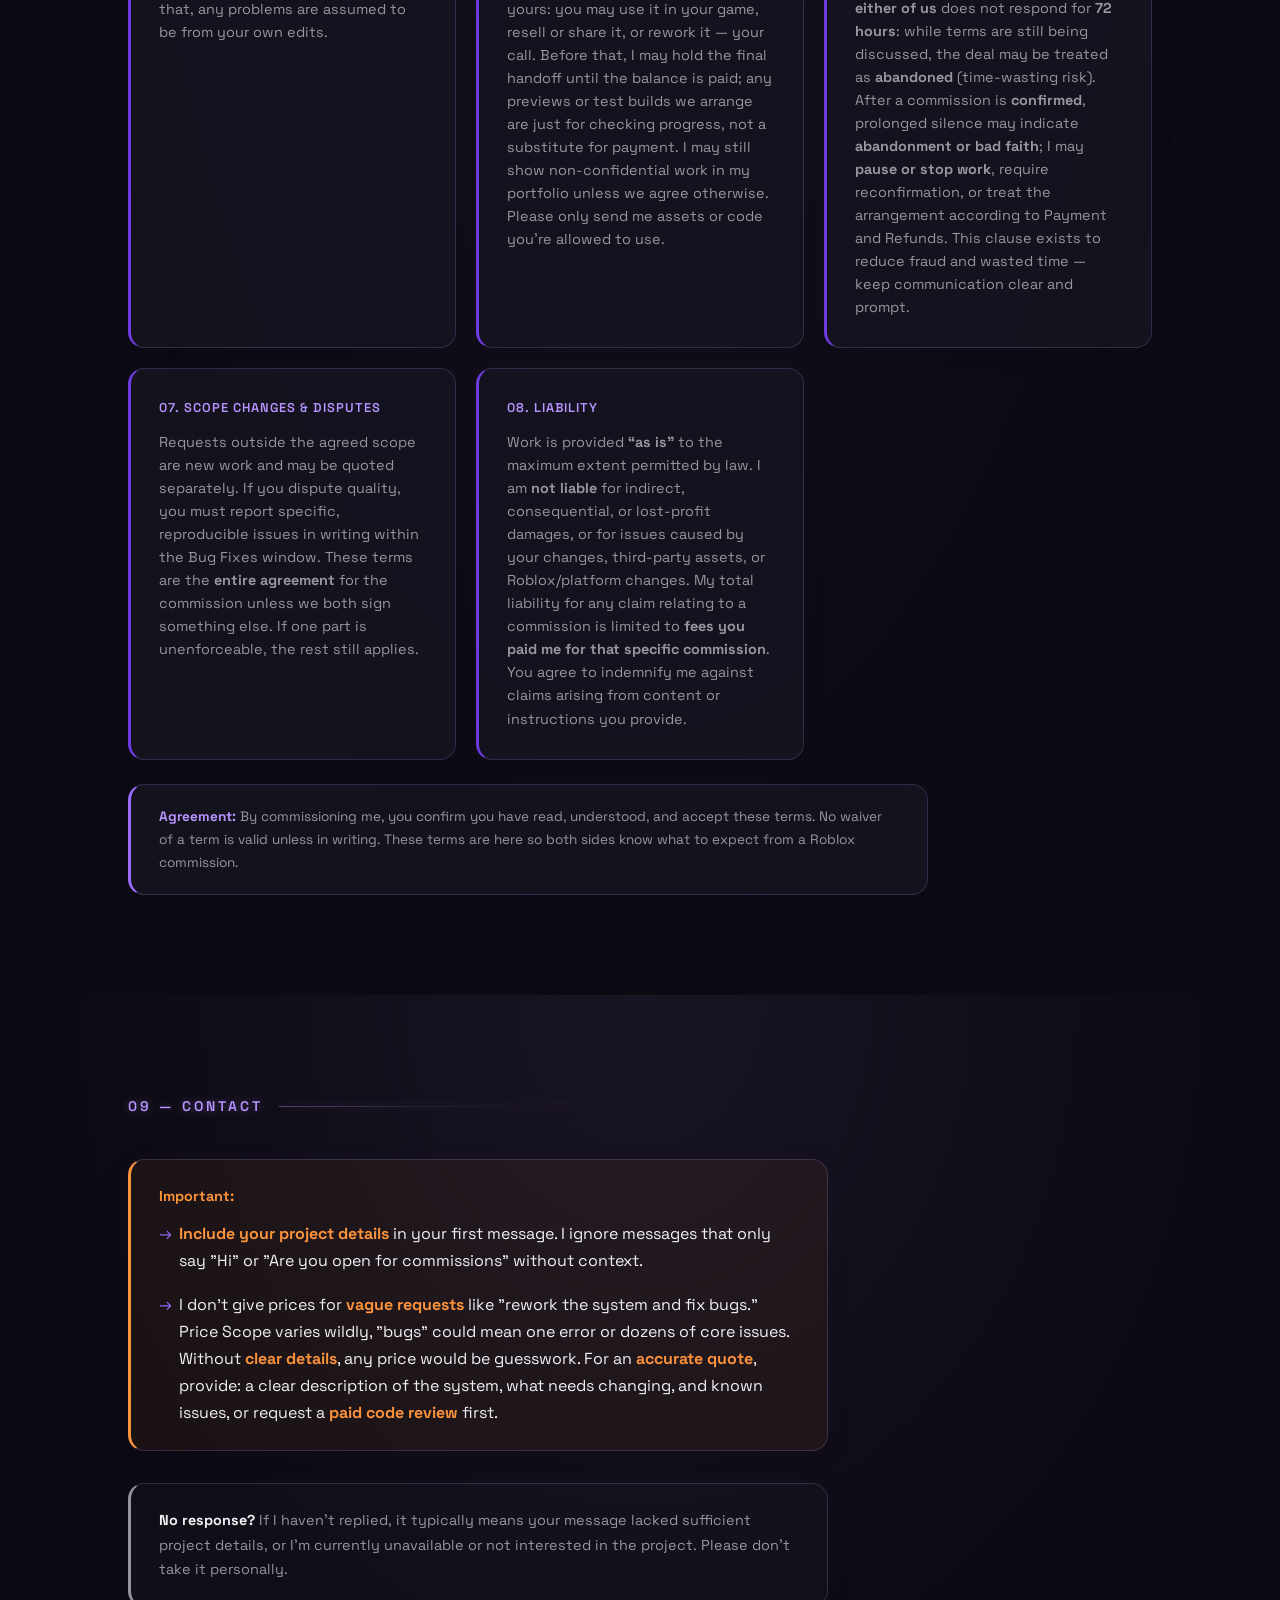
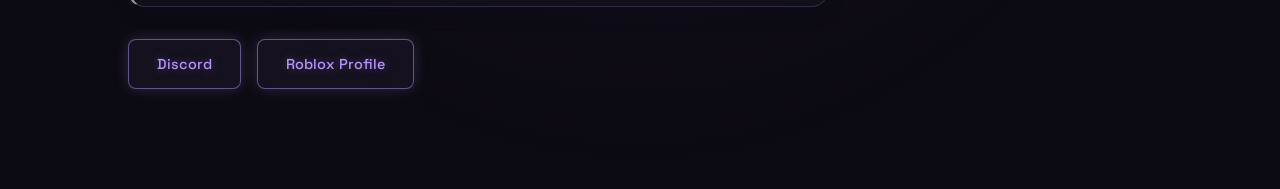
==== commit 3e88494d: "New showcase video & updated discord contact" ====
--- a/docs/index.html
+++ b/docs/index.html
@@ -257,7 +257,7 @@
                 <p><strong>No response?</strong> If I haven't replied, it typically means your message lacked sufficient project details, or I'm currently unavailable or not interested in the project. Please don't take it personally.</p>
             </div>
             <div class="links-actions">
-                <a href="https://discord.com/users/1049032655037018173" class="btn" target="_blank">Discord</a>
+                <a href="https://discord.com/users/1502950833220747325" class="btn" target="_blank">Discord</a>
                 <a href="https://www.roblox.com/users/2046327171/profile" class="btn" target="_blank">Roblox Profile</a>
             </div>
         </div>
